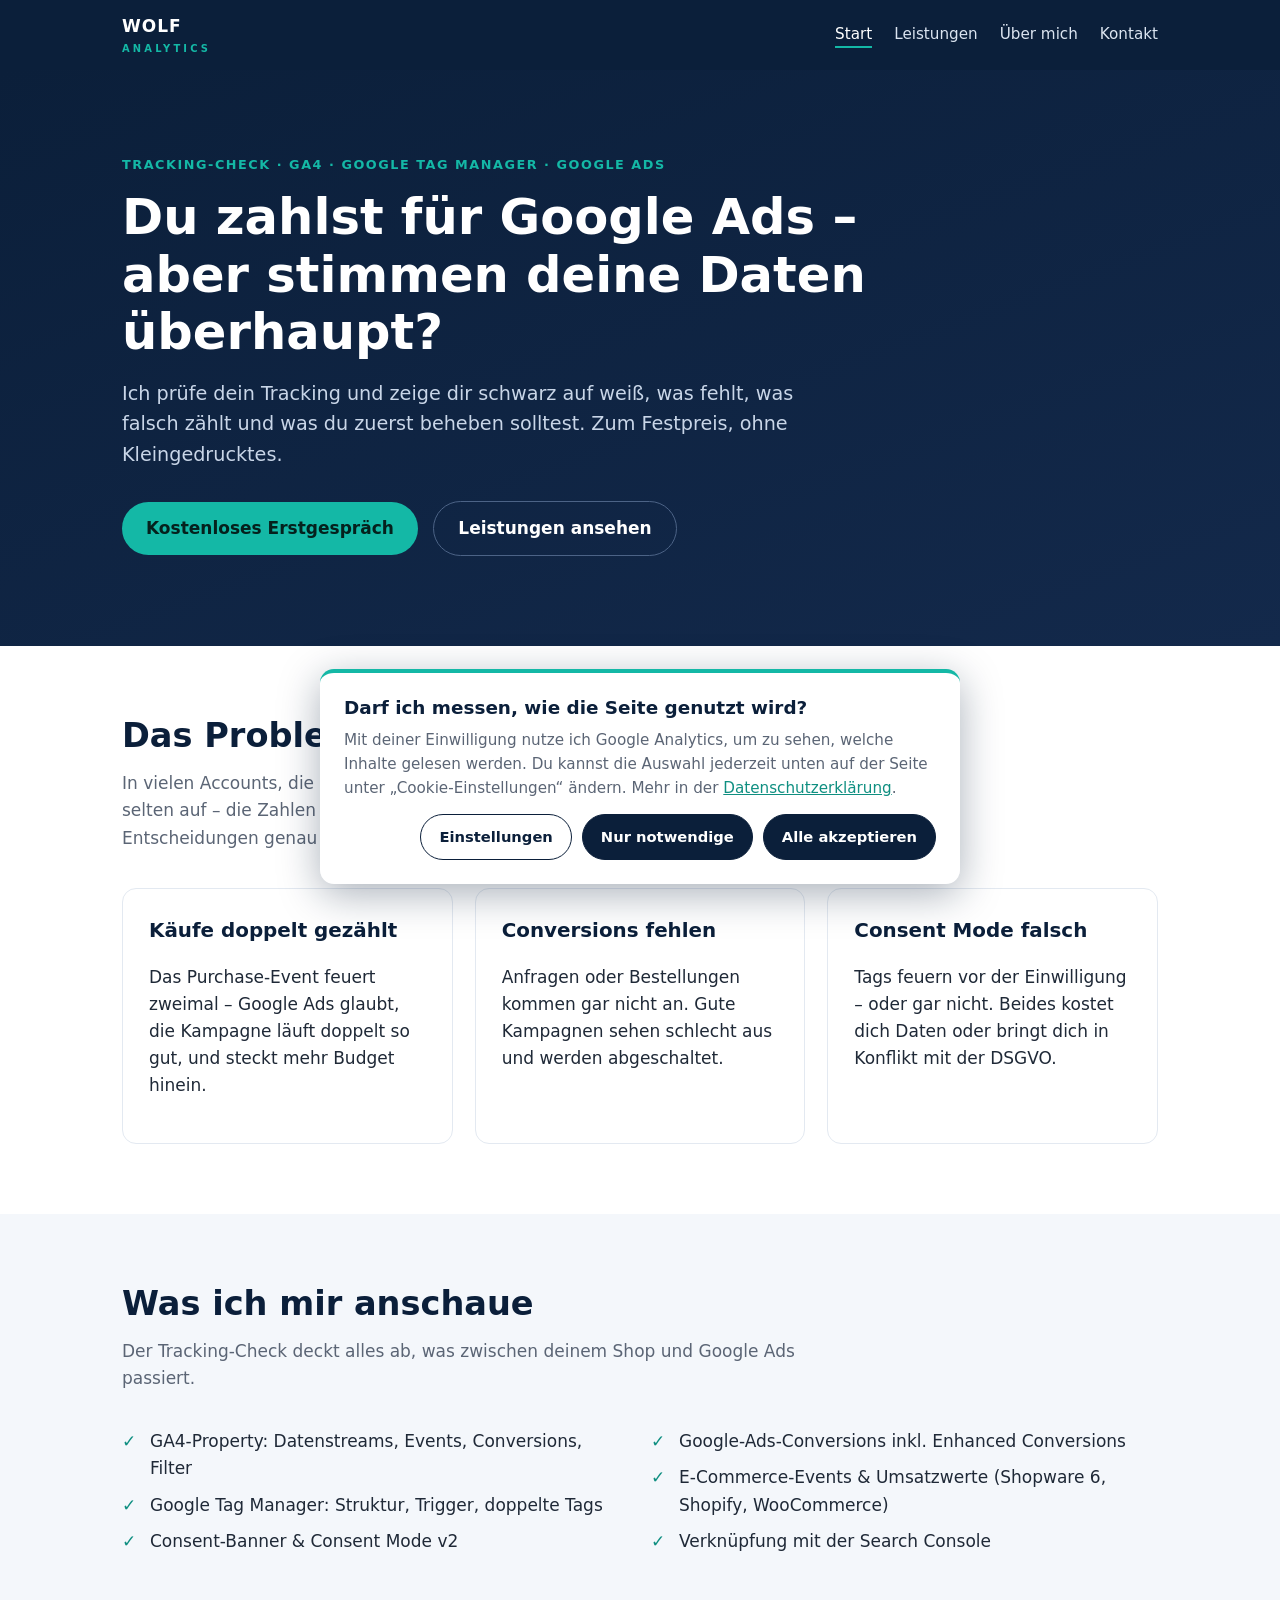
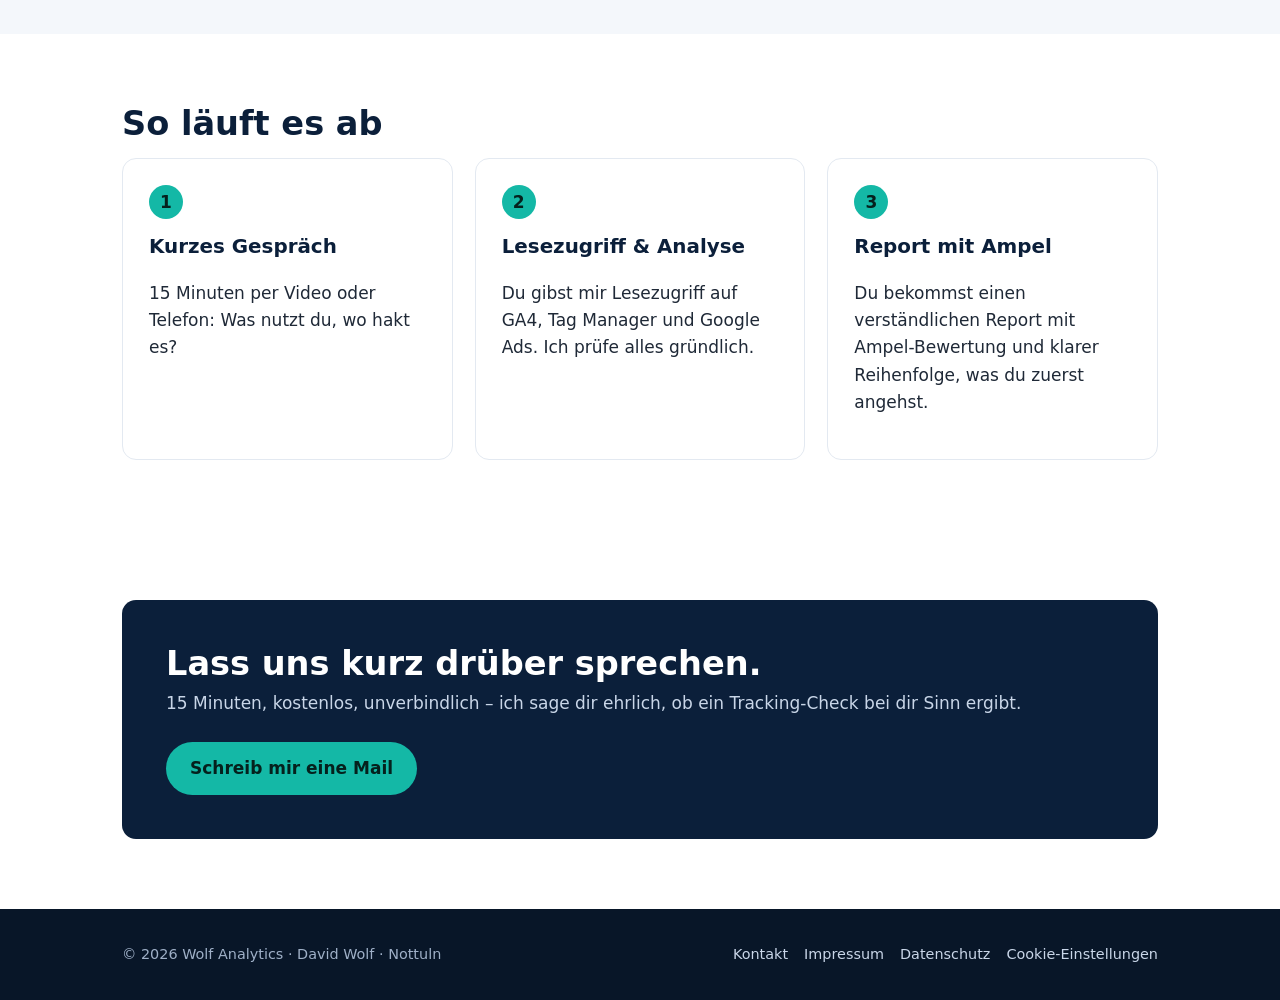
==== index.html @ 1bceaf33 "Einwilligungs-Banner mit Google Consent Mode v2, Datenschutz ergänzt Co-Authored-By: Claude Opus 5.5" ====
<!DOCTYPE html>
<html lang="de">
<head>
<meta charset="utf-8">
<meta name="viewport" content="width=device-width, initial-scale=1">
<title>Wolf Analytics – Tracking-Check für Online-Shops & KMU</title>
<meta name="description" content="Stimmen deine Tracking-Daten? Tracking-Check für GA4, Google Tag Manager, Consent Mode v2 und Google-Ads-Conversions – zum Festpreis.">
<link rel="canonical" href="https://wolfanalytics.de/">
<meta name="robots" content="index, follow">
<meta property="og:type" content="website">
<meta property="og:locale" content="de_DE">
<meta property="og:site_name" content="Wolf Analytics">
<meta property="og:title" content="Wolf Analytics – Tracking-Check für Online-Shops & KMU">
<meta property="og:description" content="Stimmen deine Tracking-Daten? Tracking-Check für GA4, Google Tag Manager, Consent Mode v2 und Google-Ads-Conversions – zum Festpreis.">
<meta property="og:url" content="https://wolfanalytics.de/">
<meta property="og:image" content="https://wolfanalytics.de/img/logo-dunkel.png">
<link rel="icon" href="img/icon.png">
<script type="application/ld+json">
{"@context":"https://schema.org","@type":"ProfessionalService","name":"Wolf Analytics","url":"https://wolfanalytics.de/","logo":"https://wolfanalytics.de/img/icon.png","image":"https://wolfanalytics.de/img/logo-dunkel.png","description":"Tracking-Check für Online-Shops und KMU: GA4, Google Tag Manager, Consent Mode v2 und Google-Ads-Conversion-Tracking zum Festpreis.","email":"david@wolfanalytics.de","founder":{"@type":"Person","name":"David Wolf","sameAs":["https://www.linkedin.com/in/david-wolf-tracking","https://www.malt.de/profile/davidwolf"]},"address":{"@type":"PostalAddress","addressLocality":"Nottuln","postalCode":"48301","addressCountry":"DE"},"areaServed":["DE","AT","CH"],"knowsAbout":["Google Analytics 4","Google Tag Manager","Consent Mode v2","Google Ads Conversion Tracking","Shopware 6","Looker Studio"]}
</script>
<script>
window.dataLayer=window.dataLayer||[];function gtag(){dataLayer.push(arguments);}
gtag('consent','default',{ad_storage:'denied',ad_user_data:'denied',ad_personalization:'denied',analytics_storage:'denied',wait_for_update:500});
</script>
<script src="consent.js" defer></script>
<link rel="stylesheet" href="style.css">
</head>
<body>
<header class="site"><div class="wrap">
  <a class="brand" href="./"><img src="img/logo-dunkel.png" alt="Wolf Analytics" onerror="this.outerHTML='<span>WOLF<small>ANALYTICS</small></span>'"></a>
  <button class="menu-toggle" aria-label="Menü" onclick="document.querySelector('nav.main').classList.toggle('open')">☰</button>
  <nav class="main"><a href="index.html" class="active">Start</a><a href="leistungen.html">Leistungen</a><a href="ueber-mich.html">Über mich</a><a href="kontakt.html">Kontakt</a></nav>
</div></header>
<main>
<section class="hero"><div class="wrap">
  <span class="eyebrow">Tracking-Check · GA4 · Google Tag Manager · Google Ads</span>
  <h1>Du zahlst für Google Ads – aber stimmen deine Daten überhaupt?</h1>
  <p class="lead">Ich prüfe dein Tracking und zeige dir schwarz auf weiß, was fehlt, was falsch zählt und was du zuerst beheben solltest. Zum Festpreis, ohne Kleingedrucktes.</p>
  <a class="btn" href="kontakt.html">Kostenloses Erstgespräch</a>
  <a class="btn ghost" href="leistungen.html">Leistungen ansehen</a>
</div></section>

<section><div class="wrap">
  <h2>Das Problem, das kaum jemand sieht</h2>
  <p class="intro">In vielen Accounts, die ich mir anschaue, ist das Tracking lückenhaft. Das fällt selten auf – die Zahlen sehen ja plausibel aus. Aber Google Ads trifft seine Entscheidungen genau auf Basis dieser Zahlen.</p>
  <div class="grid c3">
    <div class="card"><h3>Käufe doppelt gezählt</h3><p>Das Purchase-Event feuert zweimal – Google Ads glaubt, die Kampagne läuft doppelt so gut, und steckt mehr Budget hinein.</p></div>
    <div class="card"><h3>Conversions fehlen</h3><p>Anfragen oder Bestellungen kommen gar nicht an. Gute Kampagnen sehen schlecht aus und werden abgeschaltet.</p></div>
    <div class="card"><h3>Consent Mode falsch</h3><p>Tags feuern vor der Einwilligung – oder gar nicht. Beides kostet dich Daten oder bringt dich in Konflikt mit der DSGVO.</p></div>
  </div>
</div></section>

<section class="soft"><div class="wrap">
  <h2>Was ich mir anschaue</h2>
  <p class="intro">Der Tracking-Check deckt alles ab, was zwischen deinem Shop und Google Ads passiert.</p>
  <div class="grid c2">
    <ul class="check">
      <li>GA4-Property: Datenstreams, Events, Conversions, Filter</li>
      <li>Google Tag Manager: Struktur, Trigger, doppelte Tags</li>
      <li>Consent-Banner &amp; Consent Mode v2</li>
    </ul>
    <ul class="check">
      <li>Google-Ads-Conversions inkl. Enhanced Conversions</li>
      <li>E-Commerce-Events &amp; Umsatzwerte (Shopware 6, Shopify, WooCommerce)</li>
      <li>Verknüpfung mit der Search Console</li>
    </ul>
  </div>
</div></section>

<section><div class="wrap">
  <h2>So läuft es ab</h2>
  <div class="grid c3">
    <div class="card"><span class="num">1</span><h3>Kurzes Gespräch</h3><p>15 Minuten per Video oder Telefon: Was nutzt du, wo hakt es?</p></div>
    <div class="card"><span class="num">2</span><h3>Lesezugriff &amp; Analyse</h3><p>Du gibst mir Lesezugriff auf GA4, Tag Manager und Google Ads. Ich prüfe alles gründlich.</p></div>
    <div class="card"><span class="num">3</span><h3>Report mit Ampel</h3><p>Du bekommst einen verständlichen Report mit Ampel-Bewertung und klarer Reihenfolge, was du zuerst angehst.</p></div>
  </div>
</div></section>

<section><div class="wrap"><div class="cta-band">
  <div><h2>Lass uns kurz drüber sprechen.</h2><p>15 Minuten, kostenlos, unverbindlich – ich sage dir ehrlich, ob ein Tracking-Check bei dir Sinn ergibt.</p></div>
  <a class="btn" href="mailto:david@wolfanalytics.de?subject=Anfrage%20Tracking-Check">Schreib mir eine Mail</a>
</div></div></section>

</main>
<footer class="site"><div class="wrap">
  <div>© 2026 Wolf Analytics · David Wolf · Nottuln</div>
  <div><a href="kontakt.html">Kontakt</a><a href="impressum.html">Impressum</a><a href="datenschutz.html">Datenschutz</a><button type="button" class="linklike" data-open-consent>Cookie-Einstellungen</button></div>
</div></footer>
</body>
</html>
---- style.css ----
:root{
  --navy:#0B1F3A;
  --navy-2:#13294b;
  --teal:#14B8A6;
  --teal-dark:#0f8f81;
  --text:#1f2937;
  --muted:#5b6575;
  --bg:#ffffff;
  --bg-soft:#f4f7fb;
  --radius:14px;
  --max:1080px;
}
*{box-sizing:border-box}
html{scroll-behavior:smooth}
body{
  margin:0;
  font-family:system-ui,-apple-system,"Segoe UI",Roboto,"Helvetica Neue",Arial,sans-serif;
  color:var(--text);
  background:var(--bg);
  line-height:1.6;
  font-size:17px;
}
a{color:var(--teal-dark)}
img{max-width:100%;height:auto}
.wrap{max-width:var(--max);margin:0 auto;padding:0 22px}

/* Header */
header.site{
  background:var(--navy);
  position:sticky;top:0;z-index:10;
}
header.site .wrap{display:flex;align-items:center;justify-content:space-between;min-height:70px;gap:16px}
.brand{display:flex;align-items:center;text-decoration:none;color:#fff;font-weight:800;letter-spacing:.06em}
.brand img{height:40px;width:auto}
.brand span small{display:block;font-size:.62rem;letter-spacing:.32em;color:var(--teal);font-weight:600}
nav.main{display:flex;gap:22px;flex-wrap:wrap}
nav.main a{color:#dbe4f0;text-decoration:none;font-size:.95rem}
nav.main a:hover,nav.main a.active{color:#fff;border-bottom:2px solid var(--teal)}
.menu-toggle{display:none;background:none;border:1px solid #3b4f6e;color:#fff;border-radius:8px;padding:6px 10px;font-size:1rem}

/* Hero */
.hero{background:linear-gradient(160deg,var(--navy) 0%,var(--navy-2) 100%);color:#fff;padding:80px 0 90px}
.hero h1{font-size:clamp(2rem,4.5vw,3.1rem);line-height:1.15;margin:0 0 18px;max-width:780px}
.hero p.lead{font-size:1.2rem;color:#c9d6e8;max-width:680px;margin:0 0 30px}
.eyebrow{display:inline-block;color:var(--teal);font-weight:700;letter-spacing:.12em;text-transform:uppercase;font-size:.8rem;margin-bottom:14px}

.btn{display:inline-block;background:var(--teal);color:#05211d;font-weight:700;text-decoration:none;padding:13px 24px;border-radius:999px;transition:background .15s}
.btn:hover{background:#2dd4bf}
.btn.ghost{background:transparent;color:#fff;border:1.5px solid #4c6386;margin-left:10px}
.btn.ghost:hover{border-color:var(--teal)}

/* Sections */
section{padding:70px 0}
section.soft{background:var(--bg-soft)}
h2{font-size:clamp(1.6rem,3vw,2.1rem);color:var(--navy);margin:0 0 14px;line-height:1.2}
h3{color:var(--navy);margin:0 0 8px}
.intro{color:var(--muted);max-width:700px;margin:0 0 36px}

.grid{display:grid;gap:22px}
.grid.c3{grid-template-columns:repeat(3,1fr)}
.grid.c2{grid-template-columns:repeat(2,1fr)}
.card{background:#fff;border:1px solid #e3e9f1;border-radius:var(--radius);padding:26px}
.card .num{display:inline-flex;width:34px;height:34px;border-radius:50%;background:var(--teal);color:#05211d;font-weight:800;align-items:center;justify-content:center;margin-bottom:12px}

ul.check{list-style:none;padding:0;margin:0}
ul.check li{padding-left:28px;position:relative;margin-bottom:9px}
ul.check li::before{content:"✓";position:absolute;left:0;color:var(--teal-dark);font-weight:800}

.price{font-size:2rem;font-weight:800;color:var(--navy);margin:6px 0 2px}
.price small{font-size:.9rem;color:var(--muted);font-weight:500}
.card.featured{border:2px solid var(--teal);position:relative}
.badge{position:absolute;top:-12px;left:22px;background:var(--teal);color:#05211d;font-size:.75rem;font-weight:800;padding:3px 10px;border-radius:999px}
.note{font-size:.85rem;color:var(--muted)}

.cta-band{background:var(--navy);color:#fff;border-radius:var(--radius);padding:44px;display:flex;justify-content:space-between;align-items:center;gap:24px;flex-wrap:wrap}
.cta-band h2{color:#fff;margin:0 0 6px}
.cta-band p{margin:0;color:#c9d6e8}

.page-head{background:var(--navy);color:#fff;padding:56px 0 50px}
.page-head h1{margin:0;font-size:clamp(1.8rem,4vw,2.6rem)}
.page-head p{color:#c9d6e8;margin:10px 0 0;max-width:680px}

.legal h2{font-size:1.3rem;margin-top:34px}
.legal h3{font-size:1.05rem;margin-top:22px}

.contact-box{display:flex;gap:18px;align-items:center;margin:14px 0}
.contact-box .ico{width:46px;height:46px;border-radius:12px;background:var(--bg-soft);display:flex;align-items:center;justify-content:center;font-size:1.3rem}

/* Footer */
footer.site{background:#081628;color:#9fb0c7;padding:34px 0;font-size:.9rem}
footer.site .wrap{display:flex;justify-content:space-between;gap:16px;flex-wrap:wrap}
footer.site a{color:#c9d6e8;text-decoration:none;margin-right:16px}
footer.site a:hover{color:#fff}

@media (max-width:820px){
  .grid.c3,.grid.c2{grid-template-columns:1fr}
  .menu-toggle{display:block}
  nav.main{display:none;position:absolute;top:70px;left:0;right:0;background:var(--navy);flex-direction:column;padding:16px 22px;gap:14px}
  nav.main.open{display:flex}
  .btn.ghost{margin:12px 0 0}
  .hero{padding:56px 0 64px}
  .cta-band{padding:30px}
}

/* Einwilligungs-Banner */
.cc-wrap{position:fixed;left:0;right:0;bottom:0;z-index:100;padding:16px;display:flex;justify-content:center;pointer-events:none}
.cc-box{pointer-events:auto;max-width:640px;width:100%;background:#fff;color:var(--text);border-radius:var(--radius);box-shadow:0 10px 40px rgba(11,31,58,.35);padding:24px;border-top:4px solid var(--teal)}
.cc-box h2{font-size:1.15rem;margin:0 0 8px}
.cc-box p{font-size:.95rem;margin:0 0 14px;color:var(--muted)}
.cc-details{margin:0 0 14px;border-top:1px solid #e3e9f1;padding-top:10px}
.cc-row{display:flex;gap:10px;align-items:flex-start;font-size:.92rem;margin:8px 0;cursor:pointer}
.cc-row input{margin-top:4px;accent-color:var(--teal-dark)}
.cc-actions{display:flex;gap:10px;flex-wrap:wrap;justify-content:flex-end}
.cc-btn{font:inherit;font-weight:700;font-size:.92rem;border-radius:999px;padding:10px 18px;cursor:pointer;border:1.5px solid var(--navy)}
.cc-ghost{background:#fff;color:var(--navy)}
.cc-primary{background:var(--navy);color:#fff}
.cc-btn:hover{opacity:.9}
@media (max-width:520px){.cc-actions{flex-direction:column}.cc-btn{width:100%}}
footer.site button.linklike{background:none;border:0;padding:0;font:inherit;color:#c9d6e8;cursor:pointer}
footer.site button.linklike:hover{color:#fff}
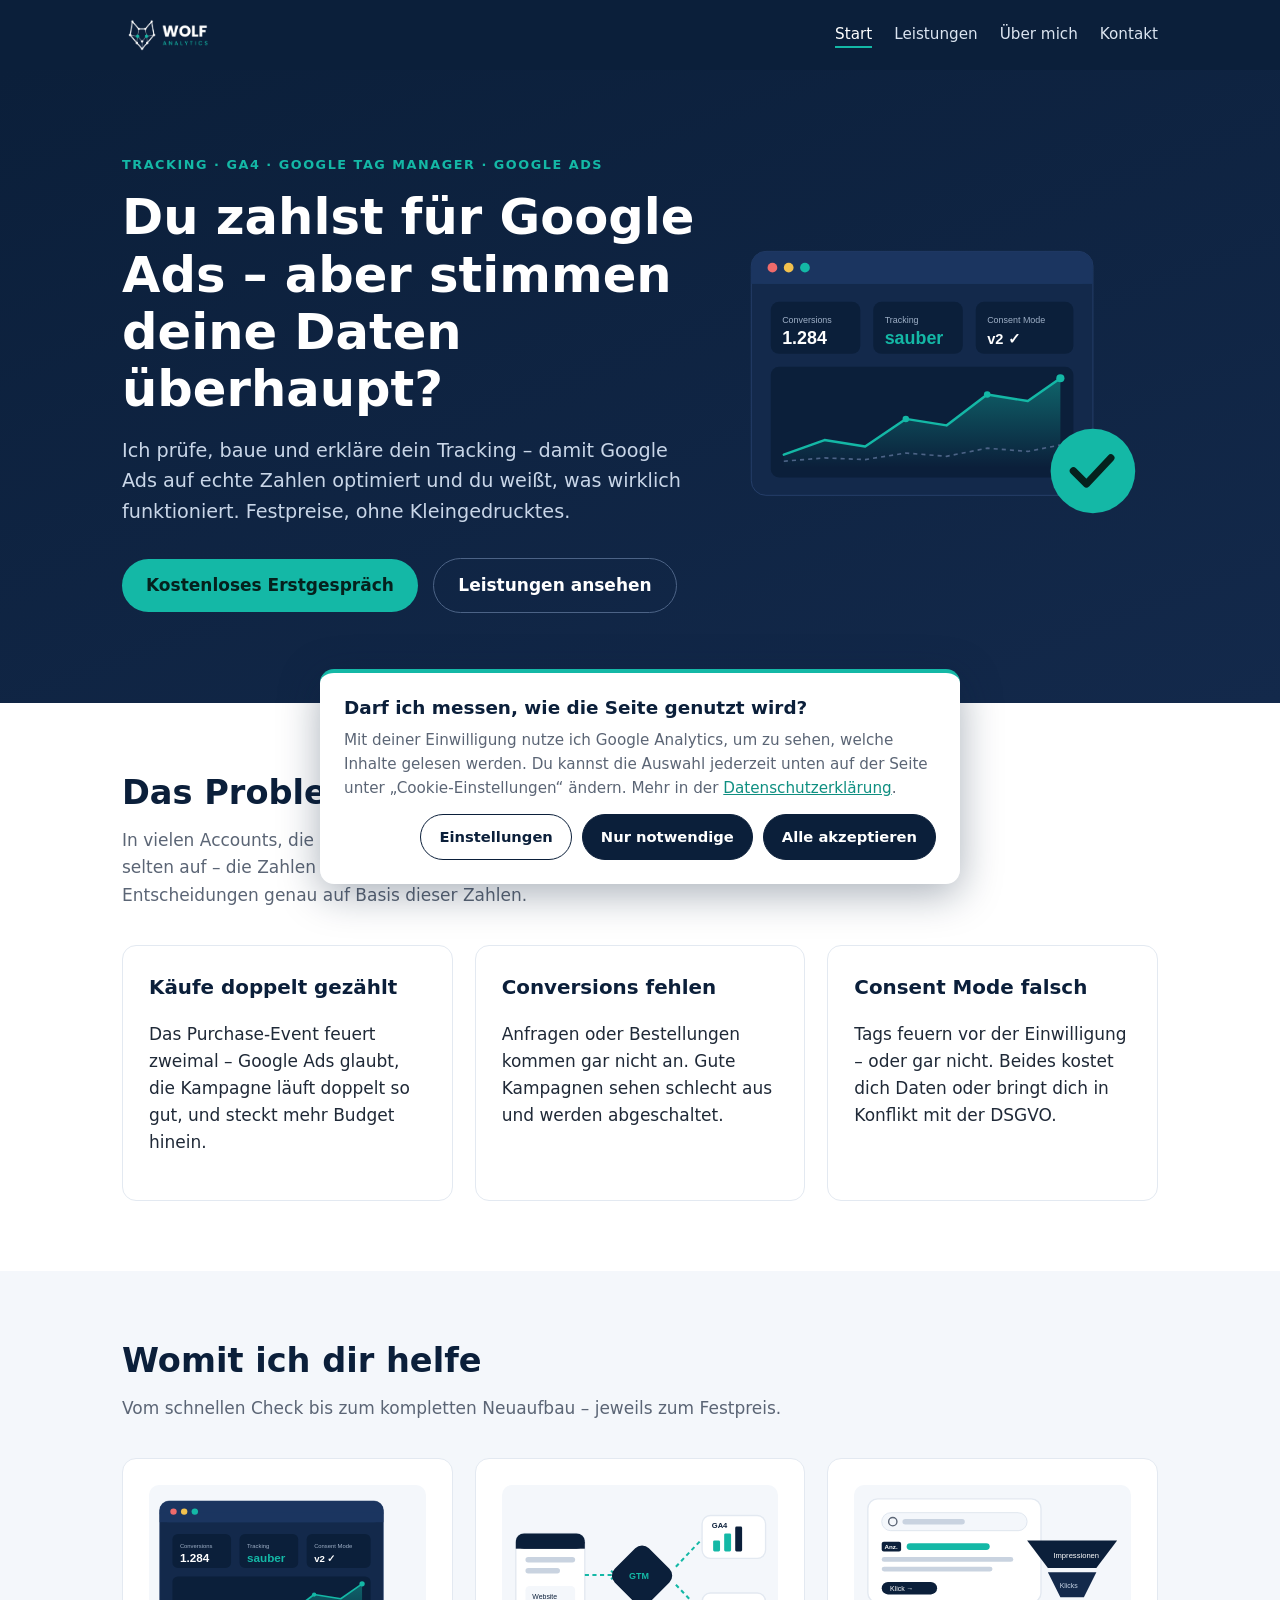
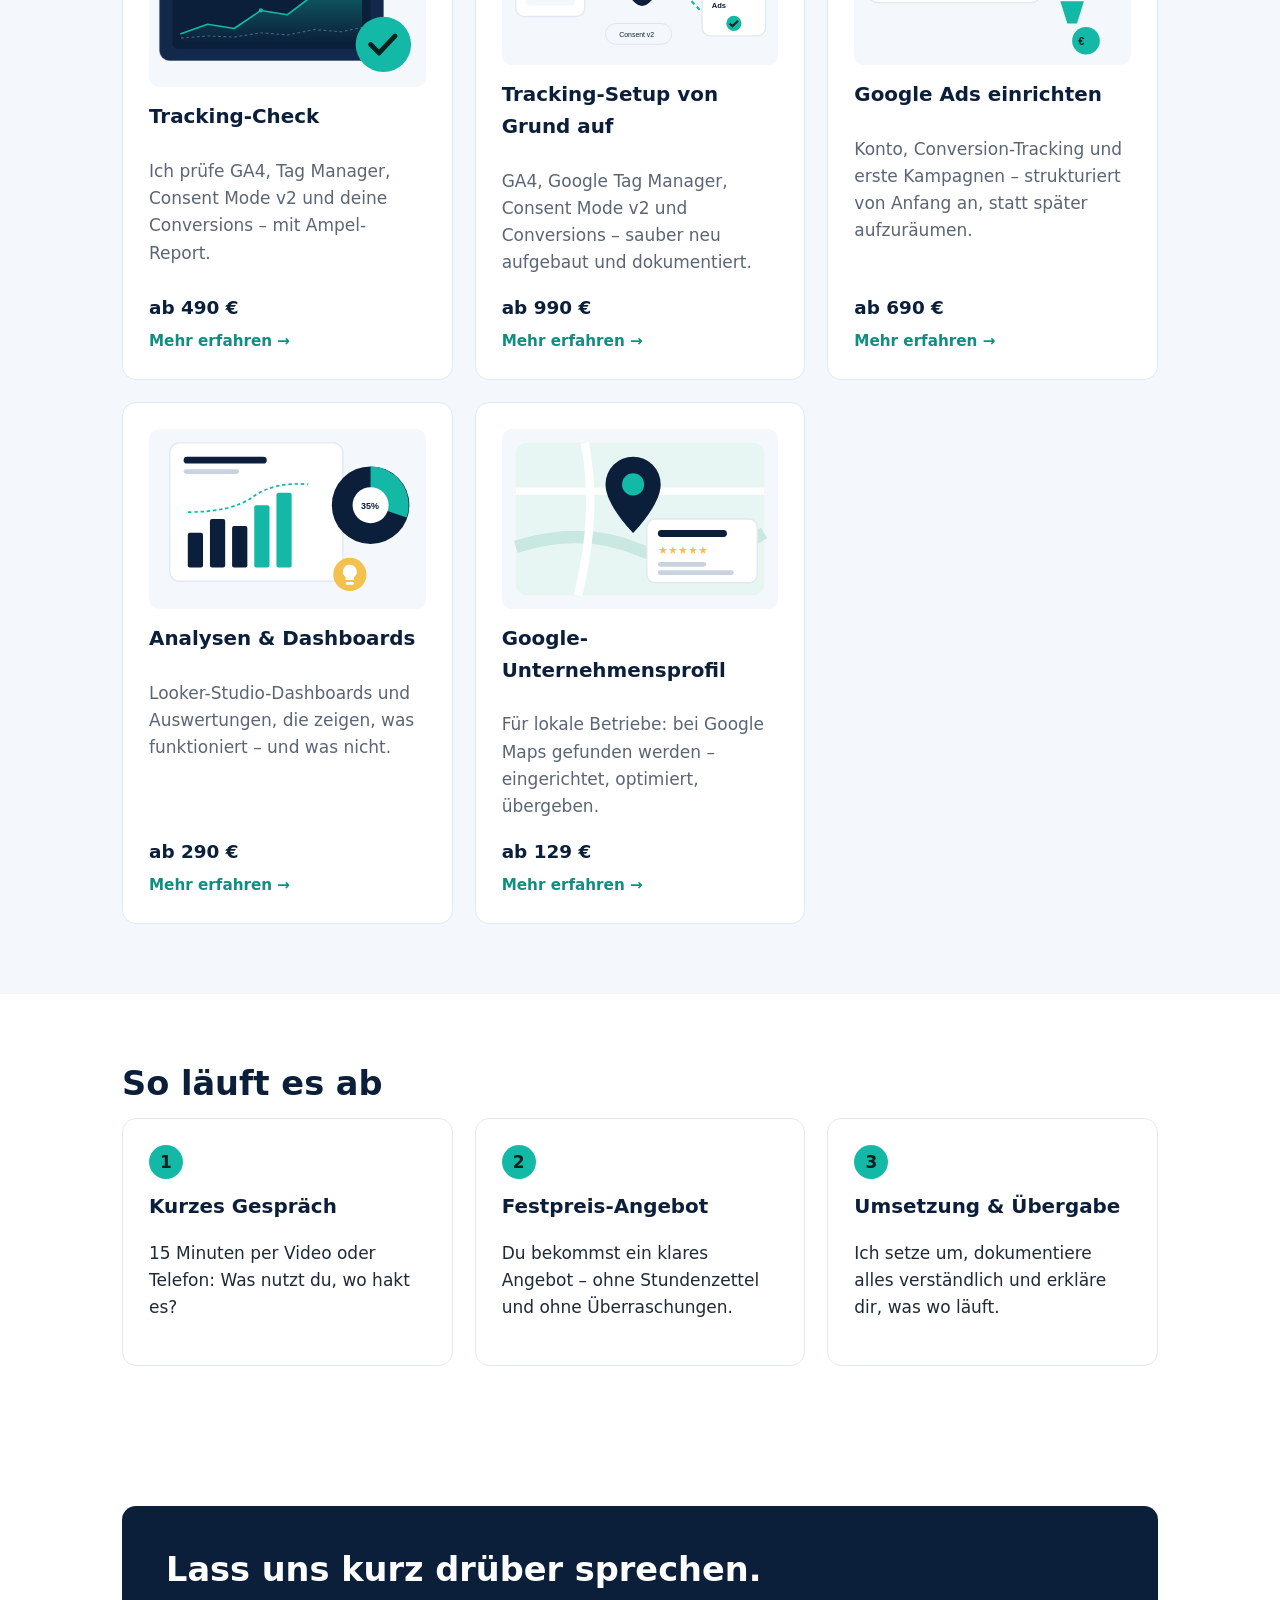
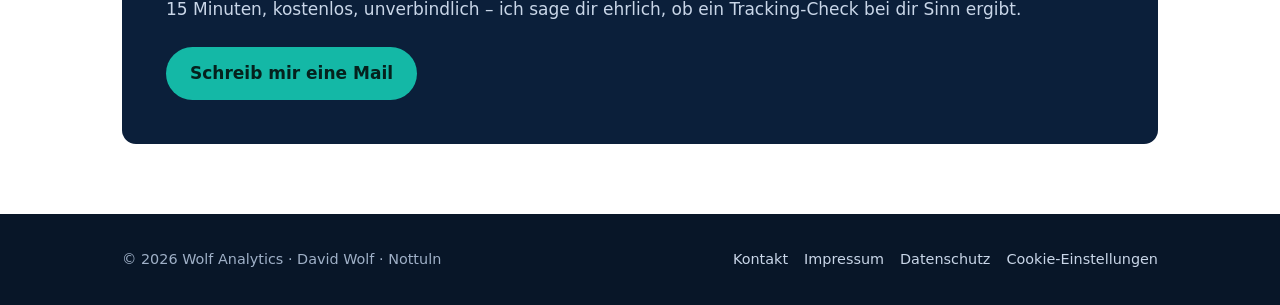
==== commit b10b2778: "Neue Leistungsseiten (Tracking-Setup, Google Ads, Analysen, Unternehmensprofil), SVG-Illustrationen," ====
--- a/index.html
+++ b/index.html
@@ -3,15 +3,15 @@
 <head>
 <meta charset="utf-8">
 <meta name="viewport" content="width=device-width, initial-scale=1">
-<title>Wolf Analytics – Tracking-Check für Online-Shops & KMU</title>
-<meta name="description" content="Stimmen deine Tracking-Daten? Tracking-Check für GA4, Google Tag Manager, Consent Mode v2 und Google-Ads-Conversions – zum Festpreis.">
+<title>Wolf Analytics – Tracking, GA4 & Google Ads für Online-Shops & KMU</title>
+<meta name="description" content="Tracking-Check, Tracking-Setup, Google Ads, Analysen und Google-Unternehmensprofil – saubere Daten für Online-Shops und KMU. Festpreise, aus der Praxis.">
 <link rel="canonical" href="https://wolfanalytics.de/">
 <meta name="robots" content="index, follow">
 <meta property="og:type" content="website">
 <meta property="og:locale" content="de_DE">
 <meta property="og:site_name" content="Wolf Analytics">
-<meta property="og:title" content="Wolf Analytics – Tracking-Check für Online-Shops & KMU">
-<meta property="og:description" content="Stimmen deine Tracking-Daten? Tracking-Check für GA4, Google Tag Manager, Consent Mode v2 und Google-Ads-Conversions – zum Festpreis.">
+<meta property="og:title" content="Wolf Analytics – Tracking, GA4 & Google Ads für Online-Shops & KMU">
+<meta property="og:description" content="Tracking-Check, Tracking-Setup, Google Ads, Analysen und Google-Unternehmensprofil – saubere Daten für Online-Shops und KMU. Festpreise, aus der Praxis.">
 <meta property="og:url" content="https://wolfanalytics.de/">
 <meta property="og:image" content="https://wolfanalytics.de/img/logo-dunkel.png">
 <link rel="icon" href="img/icon.png">
@@ -32,12 +32,15 @@
   <nav class="main"><a href="index.html" class="active">Start</a><a href="leistungen.html">Leistungen</a><a href="ueber-mich.html">Über mich</a><a href="kontakt.html">Kontakt</a></nav>
 </div></header>
 <main>
-<section class="hero"><div class="wrap">
-  <span class="eyebrow">Tracking-Check · GA4 · Google Tag Manager · Google Ads</span>
-  <h1>Du zahlst für Google Ads – aber stimmen deine Daten überhaupt?</h1>
-  <p class="lead">Ich prüfe dein Tracking und zeige dir schwarz auf weiß, was fehlt, was falsch zählt und was du zuerst beheben solltest. Zum Festpreis, ohne Kleingedrucktes.</p>
-  <a class="btn" href="kontakt.html">Kostenloses Erstgespräch</a>
-  <a class="btn ghost" href="leistungen.html">Leistungen ansehen</a>
+<section class="hero"><div class="wrap hero-grid">
+  <div>
+    <span class="eyebrow">Tracking · GA4 · Google Tag Manager · Google Ads</span>
+    <h1>Du zahlst für Google Ads – aber stimmen deine Daten überhaupt?</h1>
+    <p class="lead">Ich prüfe, baue und erkläre dein Tracking – damit Google Ads auf echte Zahlen optimiert und du weißt, was wirklich funktioniert. Festpreise, ohne Kleingedrucktes.</p>
+    <a class="btn" href="kontakt.html">Kostenloses Erstgespräch</a>
+    <a class="btn ghost" href="leistungen.html">Leistungen ansehen</a>
+  </div>
+  <img class="hero-img" src="img/illu/hero-dashboard.svg" alt="Illustration: Dashboard mit sauberen Tracking-Daten" width="520" height="380">
 </div></section>
 
 <section><div class="wrap">
@@ -51,28 +54,17 @@
 </div></section>
 
 <section class="soft"><div class="wrap">
-  <h2>Was ich mir anschaue</h2>
-  <p class="intro">Der Tracking-Check deckt alles ab, was zwischen deinem Shop und Google Ads passiert.</p>
-  <div class="grid c2">
-    <ul class="check">
-      <li>GA4-Property: Datenstreams, Events, Conversions, Filter</li>
-      <li>Google Tag Manager: Struktur, Trigger, doppelte Tags</li>
-      <li>Consent-Banner &amp; Consent Mode v2</li>
-    </ul>
-    <ul class="check">
-      <li>Google-Ads-Conversions inkl. Enhanced Conversions</li>
-      <li>E-Commerce-Events &amp; Umsatzwerte (Shopware 6, Shopify, WooCommerce)</li>
-      <li>Verknüpfung mit der Search Console</li>
-    </ul>
-  </div>
+  <h2>Womit ich dir helfe</h2>
+  <p class="intro">Vom schnellen Check bis zum kompletten Neuaufbau – jeweils zum Festpreis.</p>
+  <div class="grid c3 svc-grid"><a class="card svc" href="leistungen.html#tracking-check"><img src="img/illu/hero-dashboard.svg" alt="" loading="lazy" width="400" height="260"><h3>Tracking-Check</h3><p>Ich prüfe GA4, Tag Manager, Consent Mode v2 und deine Conversions – mit Ampel-Report.</p><span class="svc-price">ab 490 €</span><span class="svc-more">Mehr erfahren →</span></a><a class="card svc" href="tracking-setup.html"><img src="img/illu/tracking.svg" alt="" loading="lazy" width="400" height="260"><h3>Tracking-Setup von Grund auf</h3><p>GA4, Google Tag Manager, Consent Mode v2 und Conversions – sauber neu aufgebaut und dokumentiert.</p><span class="svc-price">ab 990 €</span><span class="svc-more">Mehr erfahren →</span></a><a class="card svc" href="google-ads.html"><img src="img/illu/ads.svg" alt="" loading="lazy" width="400" height="260"><h3>Google Ads einrichten</h3><p>Konto, Conversion-Tracking und erste Kampagnen – strukturiert von Anfang an, statt später aufzuräumen.</p><span class="svc-price">ab 690 €</span><span class="svc-more">Mehr erfahren →</span></a><a class="card svc" href="analysen.html"><img src="img/illu/analysen.svg" alt="" loading="lazy" width="400" height="260"><h3>Analysen & Dashboards</h3><p>Looker-Studio-Dashboards und Auswertungen, die zeigen, was funktioniert – und was nicht.</p><span class="svc-price">ab 290 €</span><span class="svc-more">Mehr erfahren →</span></a><a class="card svc" href="google-unternehmensprofil.html"><img src="img/illu/profil.svg" alt="" loading="lazy" width="400" height="260"><h3>Google-Unternehmensprofil</h3><p>Für lokale Betriebe: bei Google Maps gefunden werden – eingerichtet, optimiert, übergeben.</p><span class="svc-price">ab 129 €</span><span class="svc-more">Mehr erfahren →</span></a></div>
 </div></section>
 
 <section><div class="wrap">
   <h2>So läuft es ab</h2>
   <div class="grid c3">
     <div class="card"><span class="num">1</span><h3>Kurzes Gespräch</h3><p>15 Minuten per Video oder Telefon: Was nutzt du, wo hakt es?</p></div>
-    <div class="card"><span class="num">2</span><h3>Lesezugriff &amp; Analyse</h3><p>Du gibst mir Lesezugriff auf GA4, Tag Manager und Google Ads. Ich prüfe alles gründlich.</p></div>
-    <div class="card"><span class="num">3</span><h3>Report mit Ampel</h3><p>Du bekommst einen verständlichen Report mit Ampel-Bewertung und klarer Reihenfolge, was du zuerst angehst.</p></div>
+    <div class="card"><span class="num">2</span><h3>Festpreis-Angebot</h3><p>Du bekommst ein klares Angebot – ohne Stundenzettel und ohne Überraschungen.</p></div>
+    <div class="card"><span class="num">3</span><h3>Umsetzung &amp; Übergabe</h3><p>Ich setze um, dokumentiere alles verständlich und erkläre dir, was wo läuft.</p></div>
   </div>
 </div></section>
 
--- a/style.css
+++ b/style.css
@@ -118,3 +118,22 @@
 @media (max-width:520px){.cc-actions{flex-direction:column}.cc-btn{width:100%}}
 footer.site button.linklike{background:none;border:0;padding:0;font:inherit;color:#c9d6e8;cursor:pointer}
 footer.site button.linklike:hover{color:#fff}
+
+/* Erweiterung: Illustrationen & Leistungsseiten */
+.hero-grid{display:grid;grid-template-columns:1.15fr .85fr;gap:40px;align-items:center}
+.hero-img{width:100%;height:auto;max-width:520px;justify-self:end}
+.page-head .hero-img{max-width:400px;background:#fff;border-radius:var(--radius);padding:10px}
+.split{display:grid;grid-template-columns:1fr 1fr;gap:40px;align-items:center}
+.split img{width:100%;height:auto}
+.svc{display:flex;flex-direction:column;text-decoration:none;color:inherit;transition:transform .15s,box-shadow .15s}
+.svc:hover{transform:translateY(-3px);box-shadow:0 10px 30px rgba(11,31,58,.12)}
+.svc img{width:100%;height:auto;border-radius:10px;background:#f4f7fb;margin-bottom:14px}
+.svc p{color:var(--muted);flex:1}
+.svc-price{font-weight:800;color:var(--navy);font-size:1.15rem}
+.svc-more{color:var(--teal-dark);font-weight:700;margin-top:6px;font-size:.95rem}
+.eyebrow.dark{color:var(--teal-dark)}
+.narrow{max-width:780px}
+details.faq{border:1px solid #e3e9f1;border-radius:12px;padding:14px 18px;margin:10px 0;background:#fff}
+details.faq summary{cursor:pointer;font-weight:700;color:var(--navy)}
+details.faq p{margin:10px 0 0;color:var(--muted)}
+@media (max-width:820px){.hero-grid,.split{grid-template-columns:1fr}.hero-img{justify-self:start}}
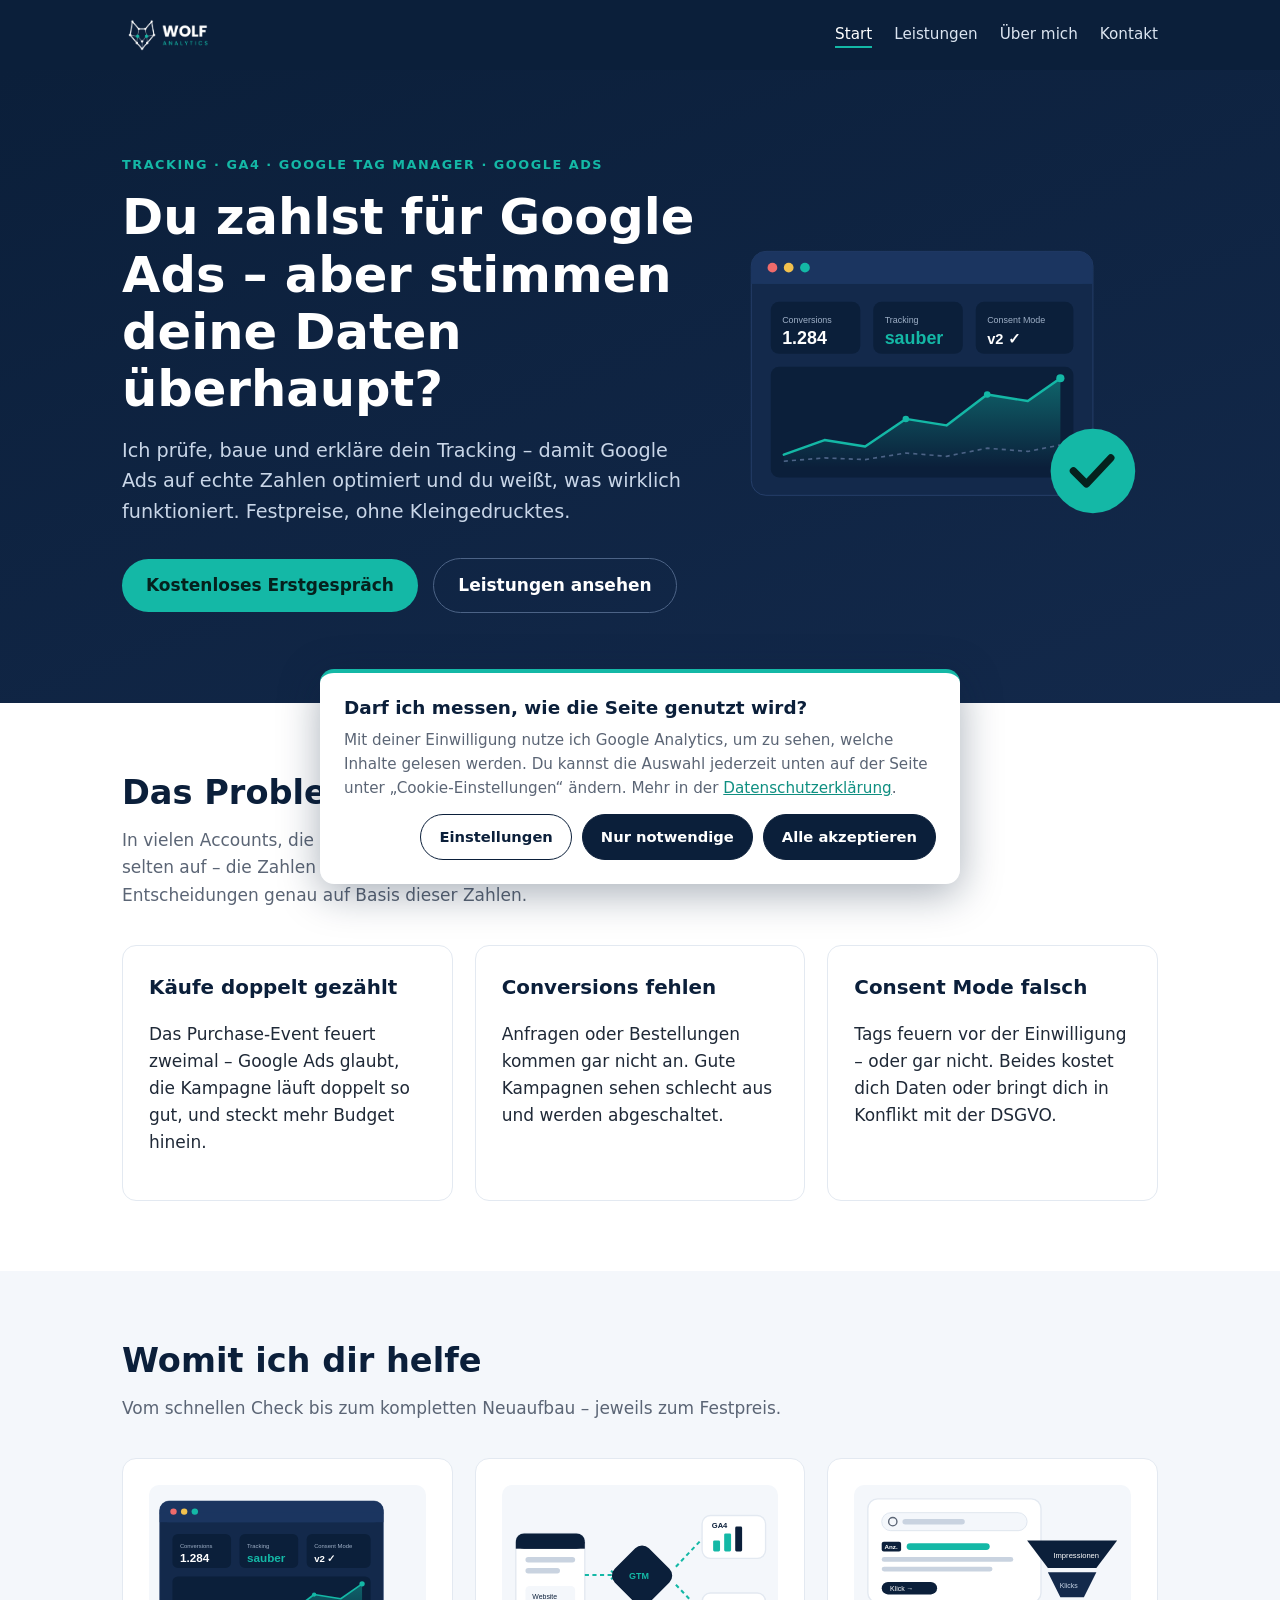
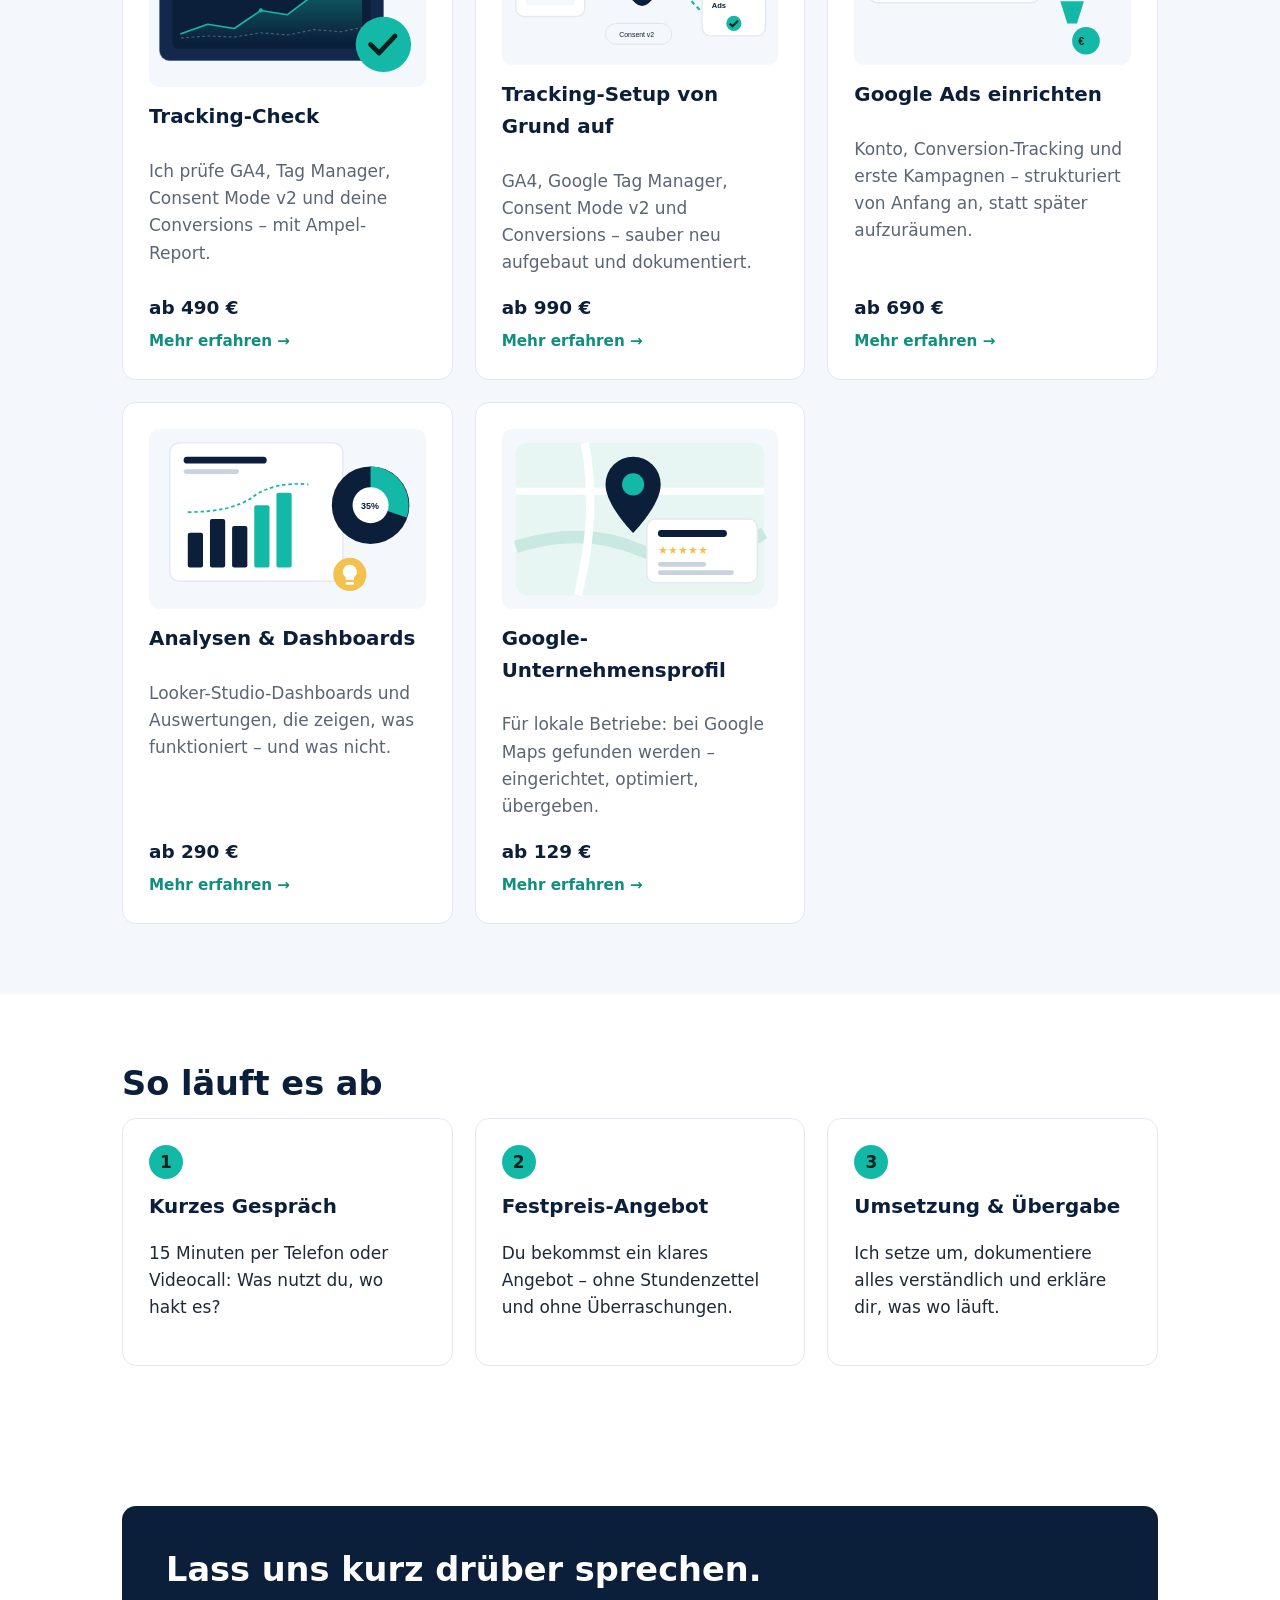
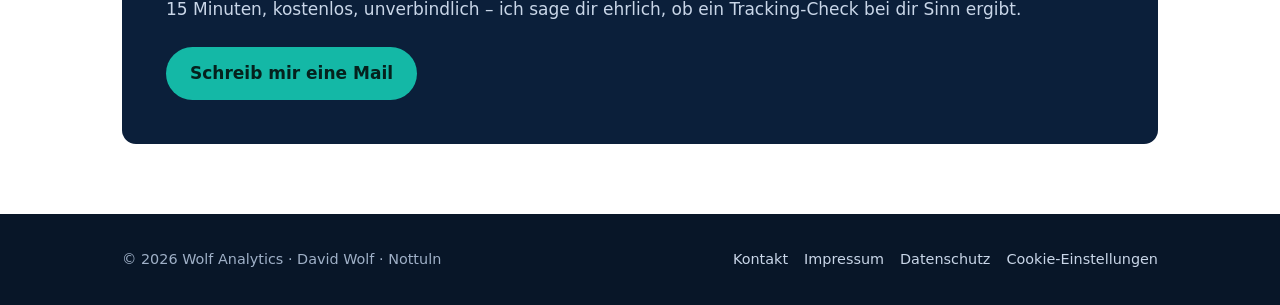
==== commit 2ed9b199: "Formulierung: Einweisung/Erstgespräch per Telefon oder Videocall Co-Authored-By: Claude Opus 5.5 <no" ====
--- a/index.html
+++ b/index.html
@@ -62,7 +62,7 @@
 <section><div class="wrap">
   <h2>So läuft es ab</h2>
   <div class="grid c3">
-    <div class="card"><span class="num">1</span><h3>Kurzes Gespräch</h3><p>15 Minuten per Video oder Telefon: Was nutzt du, wo hakt es?</p></div>
+    <div class="card"><span class="num">1</span><h3>Kurzes Gespräch</h3><p>15 Minuten per Telefon oder Videocall: Was nutzt du, wo hakt es?</p></div>
     <div class="card"><span class="num">2</span><h3>Festpreis-Angebot</h3><p>Du bekommst ein klares Angebot – ohne Stundenzettel und ohne Überraschungen.</p></div>
     <div class="card"><span class="num">3</span><h3>Umsetzung &amp; Übergabe</h3><p>Ich setze um, dokumentiere alles verständlich und erkläre dir, was wo läuft.</p></div>
   </div>
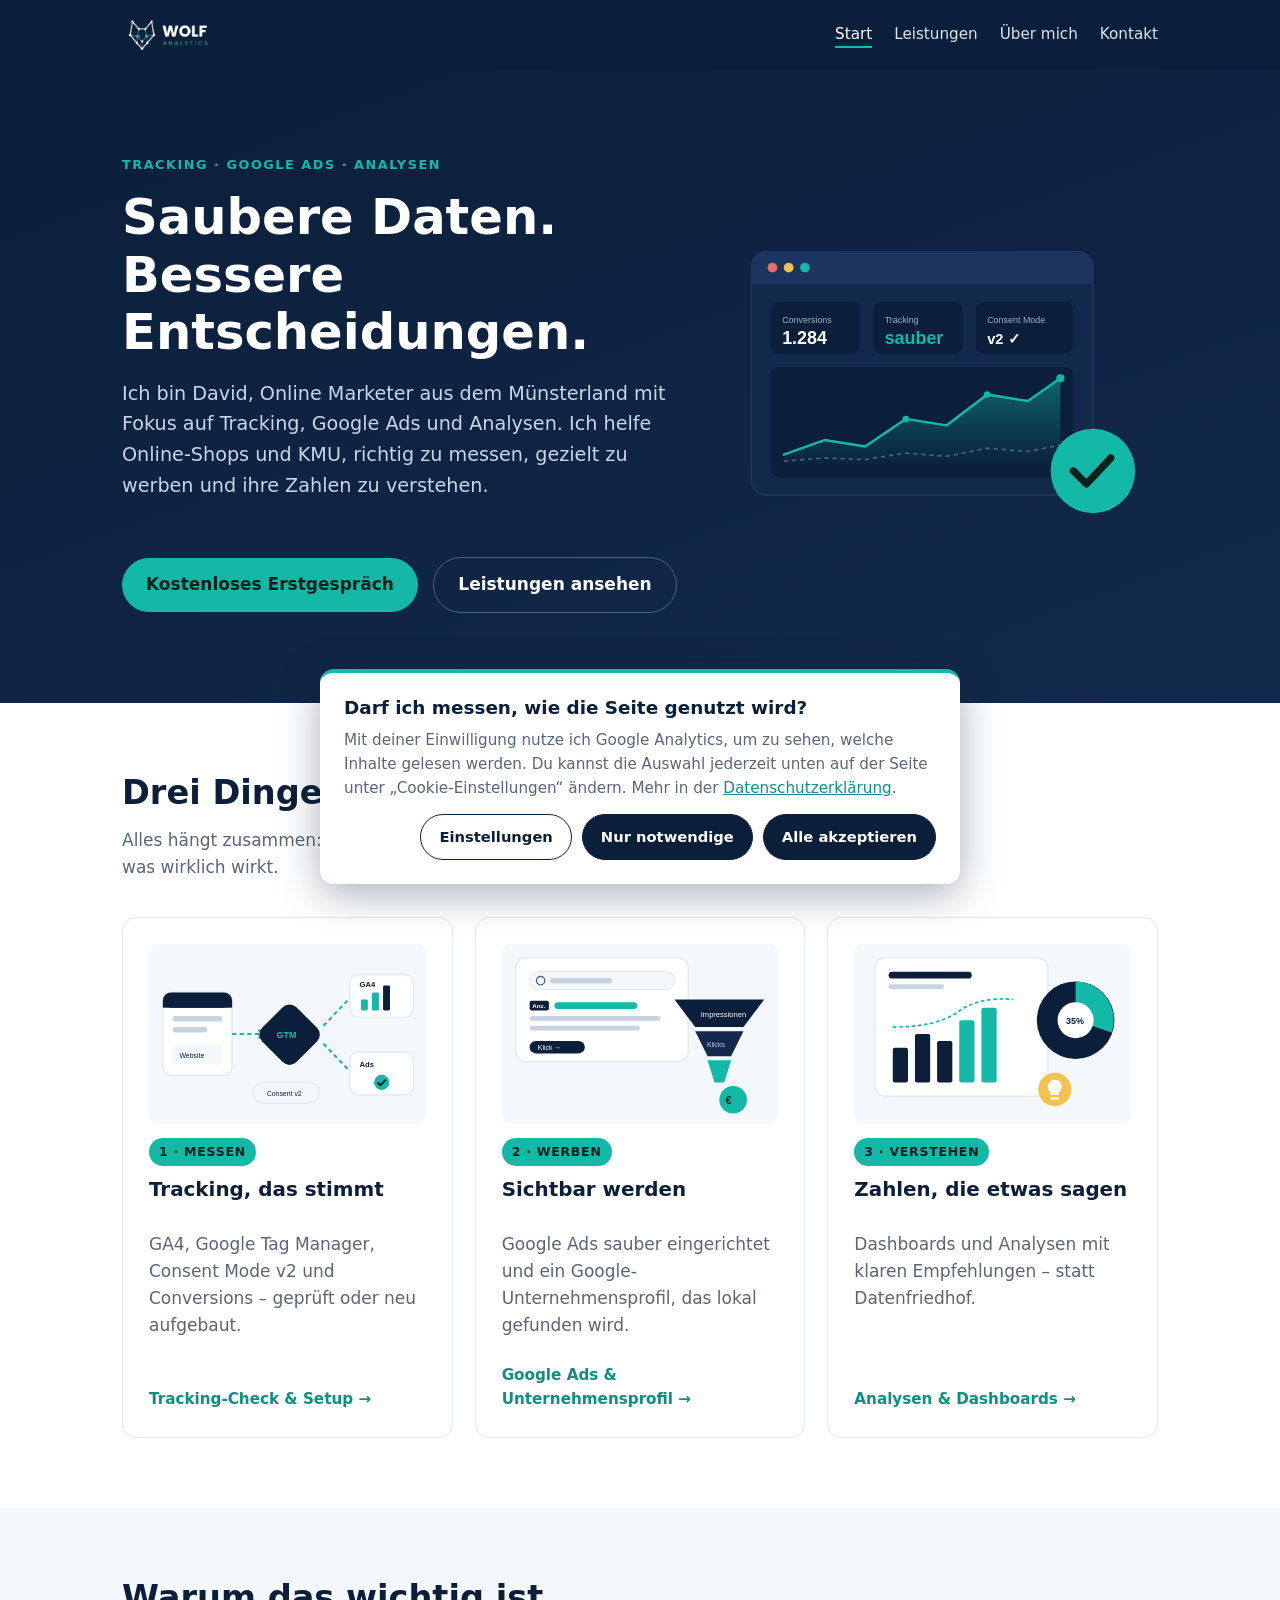
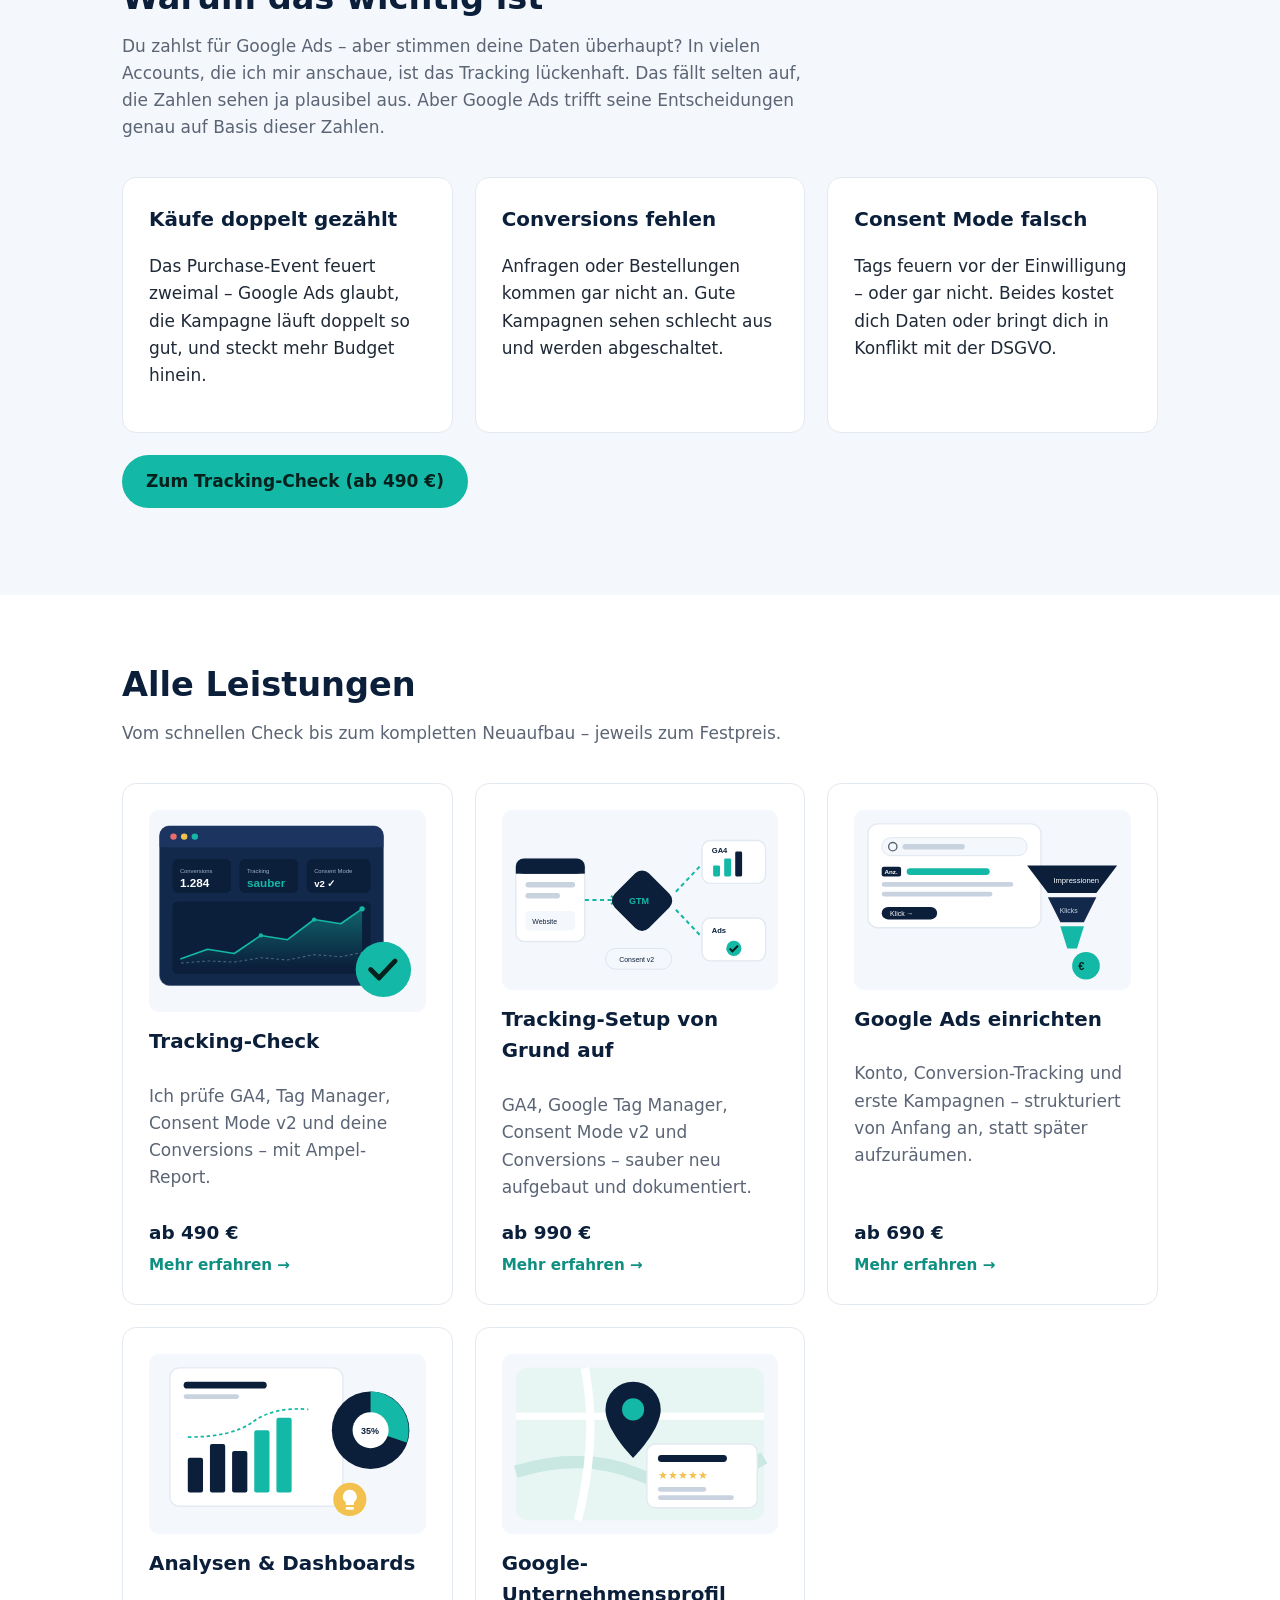
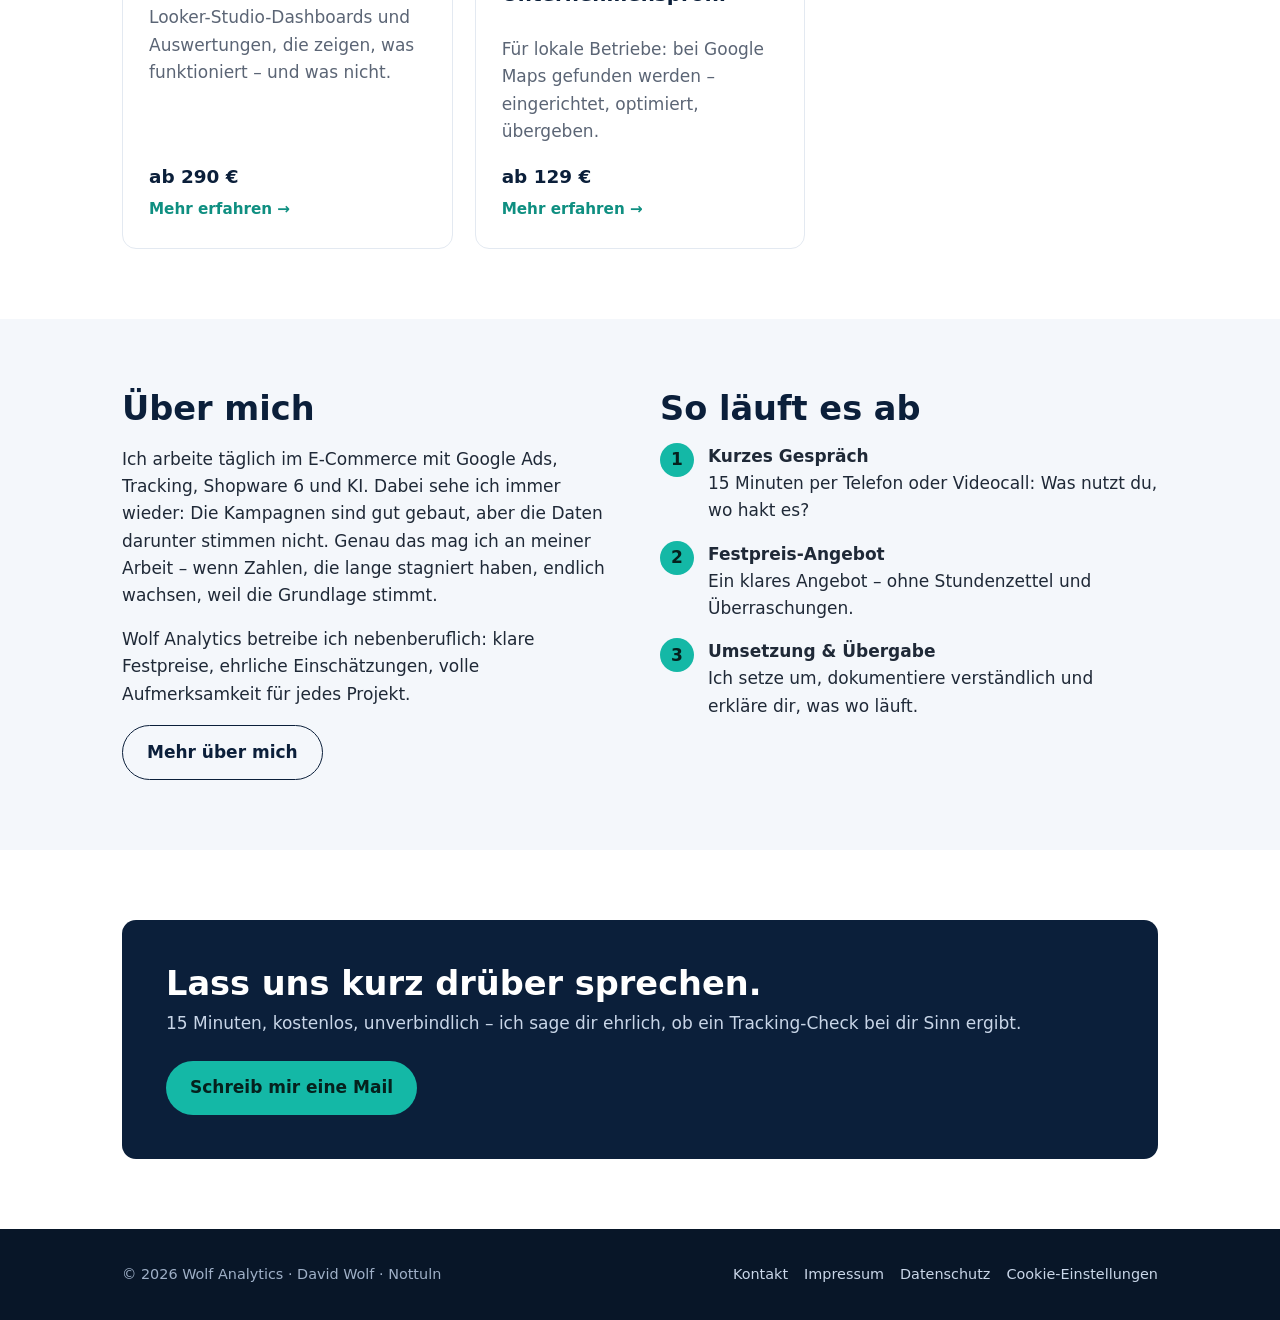
==== commit e8ed0f1b: "Startseite neu (Variante C): Wer & Was zuerst, drei Säulen, Über-mich-Teaser Co-Authored-By: Claude " ====
--- a/index.html
+++ b/index.html
@@ -3,15 +3,15 @@
 <head>
 <meta charset="utf-8">
 <meta name="viewport" content="width=device-width, initial-scale=1">
-<title>Wolf Analytics – Tracking, GA4 & Google Ads für Online-Shops & KMU</title>
-<meta name="description" content="Tracking-Check, Tracking-Setup, Google Ads, Analysen und Google-Unternehmensprofil – saubere Daten für Online-Shops und KMU. Festpreise, aus der Praxis.">
+<title>Wolf Analytics – Saubere Daten. Bessere Entscheidungen. | Tracking, Google Ads & Analysen</title>
+<meta name="description" content="David Wolf, Online Marketer aus dem Münsterland: Tracking-Check und -Setup, Google Ads, Analysen und Google-Unternehmensprofil für Online-Shops und KMU – zum Festpreis.">
 <link rel="canonical" href="https://wolfanalytics.de/">
 <meta name="robots" content="index, follow">
 <meta property="og:type" content="website">
 <meta property="og:locale" content="de_DE">
 <meta property="og:site_name" content="Wolf Analytics">
-<meta property="og:title" content="Wolf Analytics – Tracking, GA4 & Google Ads für Online-Shops & KMU">
-<meta property="og:description" content="Tracking-Check, Tracking-Setup, Google Ads, Analysen und Google-Unternehmensprofil – saubere Daten für Online-Shops und KMU. Festpreise, aus der Praxis.">
+<meta property="og:title" content="Wolf Analytics – Saubere Daten. Bessere Entscheidungen. | Tracking, Google Ads & Analysen">
+<meta property="og:description" content="David Wolf, Online Marketer aus dem Münsterland: Tracking-Check und -Setup, Google Ads, Analysen und Google-Unternehmensprofil für Online-Shops und KMU – zum Festpreis.">
 <meta property="og:url" content="https://wolfanalytics.de/">
 <meta property="og:image" content="https://wolfanalytics.de/img/logo-dunkel.png">
 <link rel="icon" href="img/icon.png">
@@ -34,9 +34,12 @@
 <main>
 <section class="hero"><div class="wrap hero-grid">
   <div>
-    <span class="eyebrow">Tracking · GA4 · Google Tag Manager · Google Ads</span>
-    <h1>Du zahlst für Google Ads – aber stimmen deine Daten überhaupt?</h1>
-    <p class="lead">Ich prüfe, baue und erkläre dein Tracking – damit Google Ads auf echte Zahlen optimiert und du weißt, was wirklich funktioniert. Festpreise, ohne Kleingedrucktes.</p>
+    <span class="eyebrow">Tracking · Google Ads · Analysen</span>
+    <h1>Saubere Daten.<br>Bessere Entscheidungen.</h1>
+    <div class="intro-me">
+      <img src="img/david.jpg" alt="David Wolf" width="64" height="64" onerror="this.remove()">
+      <p class="lead">Ich bin David, Online Marketer aus dem Münsterland mit Fokus auf Tracking, Google Ads und Analysen. Ich helfe Online-Shops und KMU, richtig zu messen, gezielt zu werben und ihre Zahlen zu verstehen.</p>
+    </div>
     <a class="btn" href="kontakt.html">Kostenloses Erstgespräch</a>
     <a class="btn ghost" href="leistungen.html">Leistungen ansehen</a>
   </div>
@@ -44,27 +47,46 @@
 </div></section>
 
 <section><div class="wrap">
-  <h2>Das Problem, das kaum jemand sieht</h2>
-  <p class="intro">In vielen Accounts, die ich mir anschaue, ist das Tracking lückenhaft. Das fällt selten auf – die Zahlen sehen ja plausibel aus. Aber Google Ads trifft seine Entscheidungen genau auf Basis dieser Zahlen.</p>
+  <h2>Drei Dinge, bei denen ich dir helfe</h2>
+  <p class="intro">Alles hängt zusammen: Wer sauber misst, kann gezielt werben – und versteht, was wirklich wirkt.</p>
+  <div class="grid c3 pillars">
+    <a class="card pillar" href="tracking-setup.html"><img src="img/illu/tracking.svg" alt="" loading="lazy" width="400" height="260"><span class="pill-tag">1 · Messen</span><h3>Tracking, das stimmt</h3><p>GA4, Google Tag Manager, Consent Mode v2 und Conversions – geprüft oder neu aufgebaut.</p><span class="svc-more">Tracking-Check &amp; Setup →</span></a>
+    <a class="card pillar" href="google-ads.html"><img src="img/illu/ads.svg" alt="" loading="lazy" width="400" height="260"><span class="pill-tag">2 · Werben</span><h3>Sichtbar werden</h3><p>Google Ads sauber eingerichtet und ein Google-Unternehmensprofil, das lokal gefunden wird.</p><span class="svc-more">Google Ads &amp; Unternehmensprofil →</span></a>
+    <a class="card pillar" href="analysen.html"><img src="img/illu/analysen.svg" alt="" loading="lazy" width="400" height="260"><span class="pill-tag">3 · Verstehen</span><h3>Zahlen, die etwas sagen</h3><p>Dashboards und Analysen mit klaren Empfehlungen – statt Datenfriedhof.</p><span class="svc-more">Analysen &amp; Dashboards →</span></a>
+  </div>
+</div></section>
+
+<section class="soft"><div class="wrap">
+  <h2>Warum das wichtig ist</h2>
+  <p class="intro">Du zahlst für Google Ads – aber stimmen deine Daten überhaupt? In vielen Accounts, die ich mir anschaue, ist das Tracking lückenhaft. Das fällt selten auf, die Zahlen sehen ja plausibel aus. Aber Google Ads trifft seine Entscheidungen genau auf Basis dieser Zahlen.</p>
   <div class="grid c3">
     <div class="card"><h3>Käufe doppelt gezählt</h3><p>Das Purchase-Event feuert zweimal – Google Ads glaubt, die Kampagne läuft doppelt so gut, und steckt mehr Budget hinein.</p></div>
     <div class="card"><h3>Conversions fehlen</h3><p>Anfragen oder Bestellungen kommen gar nicht an. Gute Kampagnen sehen schlecht aus und werden abgeschaltet.</p></div>
     <div class="card"><h3>Consent Mode falsch</h3><p>Tags feuern vor der Einwilligung – oder gar nicht. Beides kostet dich Daten oder bringt dich in Konflikt mit der DSGVO.</p></div>
   </div>
+  <p style="margin-top:22px"><a class="btn" href="leistungen.html#tracking-check">Zum Tracking-Check (ab 490 €)</a></p>
 </div></section>
 
-<section class="soft"><div class="wrap">
-  <h2>Womit ich dir helfe</h2>
+<section><div class="wrap">
+  <h2>Alle Leistungen</h2>
   <p class="intro">Vom schnellen Check bis zum kompletten Neuaufbau – jeweils zum Festpreis.</p>
   <div class="grid c3 svc-grid"><a class="card svc" href="leistungen.html#tracking-check"><img src="img/illu/hero-dashboard.svg" alt="" loading="lazy" width="400" height="260"><h3>Tracking-Check</h3><p>Ich prüfe GA4, Tag Manager, Consent Mode v2 und deine Conversions – mit Ampel-Report.</p><span class="svc-price">ab 490 €</span><span class="svc-more">Mehr erfahren →</span></a><a class="card svc" href="tracking-setup.html"><img src="img/illu/tracking.svg" alt="" loading="lazy" width="400" height="260"><h3>Tracking-Setup von Grund auf</h3><p>GA4, Google Tag Manager, Consent Mode v2 und Conversions – sauber neu aufgebaut und dokumentiert.</p><span class="svc-price">ab 990 €</span><span class="svc-more">Mehr erfahren →</span></a><a class="card svc" href="google-ads.html"><img src="img/illu/ads.svg" alt="" loading="lazy" width="400" height="260"><h3>Google Ads einrichten</h3><p>Konto, Conversion-Tracking und erste Kampagnen – strukturiert von Anfang an, statt später aufzuräumen.</p><span class="svc-price">ab 690 €</span><span class="svc-more">Mehr erfahren →</span></a><a class="card svc" href="analysen.html"><img src="img/illu/analysen.svg" alt="" loading="lazy" width="400" height="260"><h3>Analysen & Dashboards</h3><p>Looker-Studio-Dashboards und Auswertungen, die zeigen, was funktioniert – und was nicht.</p><span class="svc-price">ab 290 €</span><span class="svc-more">Mehr erfahren →</span></a><a class="card svc" href="google-unternehmensprofil.html"><img src="img/illu/profil.svg" alt="" loading="lazy" width="400" height="260"><h3>Google-Unternehmensprofil</h3><p>Für lokale Betriebe: bei Google Maps gefunden werden – eingerichtet, optimiert, übergeben.</p><span class="svc-price">ab 129 €</span><span class="svc-more">Mehr erfahren →</span></a></div>
 </div></section>
 
-<section><div class="wrap">
-  <h2>So läuft es ab</h2>
-  <div class="grid c3">
-    <div class="card"><span class="num">1</span><h3>Kurzes Gespräch</h3><p>15 Minuten per Telefon oder Videocall: Was nutzt du, wo hakt es?</p></div>
-    <div class="card"><span class="num">2</span><h3>Festpreis-Angebot</h3><p>Du bekommst ein klares Angebot – ohne Stundenzettel und ohne Überraschungen.</p></div>
-    <div class="card"><span class="num">3</span><h3>Umsetzung &amp; Übergabe</h3><p>Ich setze um, dokumentiere alles verständlich und erkläre dir, was wo läuft.</p></div>
+<section class="soft"><div class="wrap split">
+  <div>
+    <h2>Über mich</h2>
+    <p>Ich arbeite täglich im E-Commerce mit Google Ads, Tracking, Shopware 6 und KI. Dabei sehe ich immer wieder: Die Kampagnen sind gut gebaut, aber die Daten darunter stimmen nicht. Genau das mag ich an meiner Arbeit – wenn Zahlen, die lange stagniert haben, endlich wachsen, weil die Grundlage stimmt.</p>
+    <p>Wolf Analytics betreibe ich nebenberuflich: klare Festpreise, ehrliche Einschätzungen, volle Aufmerksamkeit für jedes Projekt.</p>
+    <a class="btn ghost-dark" href="ueber-mich.html">Mehr über mich</a>
+  </div>
+  <div>
+    <h2>So läuft es ab</h2>
+    <div class="steps">
+      <div><span class="num">1</span><div><strong>Kurzes Gespräch</strong><br>15 Minuten per Telefon oder Videocall: Was nutzt du, wo hakt es?</div></div>
+      <div><span class="num">2</span><div><strong>Festpreis-Angebot</strong><br>Ein klares Angebot – ohne Stundenzettel und Überraschungen.</div></div>
+      <div><span class="num">3</span><div><strong>Umsetzung &amp; Übergabe</strong><br>Ich setze um, dokumentiere verständlich und erkläre dir, was wo läuft.</div></div>
+    </div>
   </div>
 </div></section>
 
--- a/style.css
+++ b/style.css
@@ -137,3 +137,18 @@
 details.faq summary{cursor:pointer;font-weight:700;color:var(--navy)}
 details.faq p{margin:10px 0 0;color:var(--muted)}
 @media (max-width:820px){.hero-grid,.split{grid-template-columns:1fr}.hero-img{justify-self:start}}
+
+/* Startseite Variante C */
+.intro-me{display:flex;gap:16px;align-items:flex-start;margin-bottom:26px}
+.intro-me img{width:64px;height:64px;border-radius:50%;object-fit:cover;border:3px solid var(--teal);flex:none}
+.intro-me .lead{margin:0}
+.pillar{display:flex;flex-direction:column;text-decoration:none;color:inherit;transition:transform .15s,box-shadow .15s}
+.pillar:hover{transform:translateY(-3px);box-shadow:0 10px 30px rgba(11,31,58,.12)}
+.pillar img{width:100%;height:auto;border-radius:10px;background:#f4f7fb;margin-bottom:14px}
+.pillar p{color:var(--muted);flex:1}
+.pill-tag{display:inline-block;align-self:flex-start;background:var(--teal);color:#05211d;font-weight:800;font-size:.78rem;letter-spacing:.06em;text-transform:uppercase;padding:4px 10px;border-radius:999px;margin-bottom:8px}
+.btn.ghost-dark{background:transparent;color:var(--navy);border:1.5px solid var(--navy)}
+.steps>div{display:flex;gap:14px;align-items:flex-start;margin:0 0 16px}
+.steps .num{flex:none;margin:0}
+.split{align-items:start}
+.steps .num{display:inline-flex;width:34px;height:34px;border-radius:50%;background:var(--teal);color:#05211d;font-weight:800;align-items:center;justify-content:center}
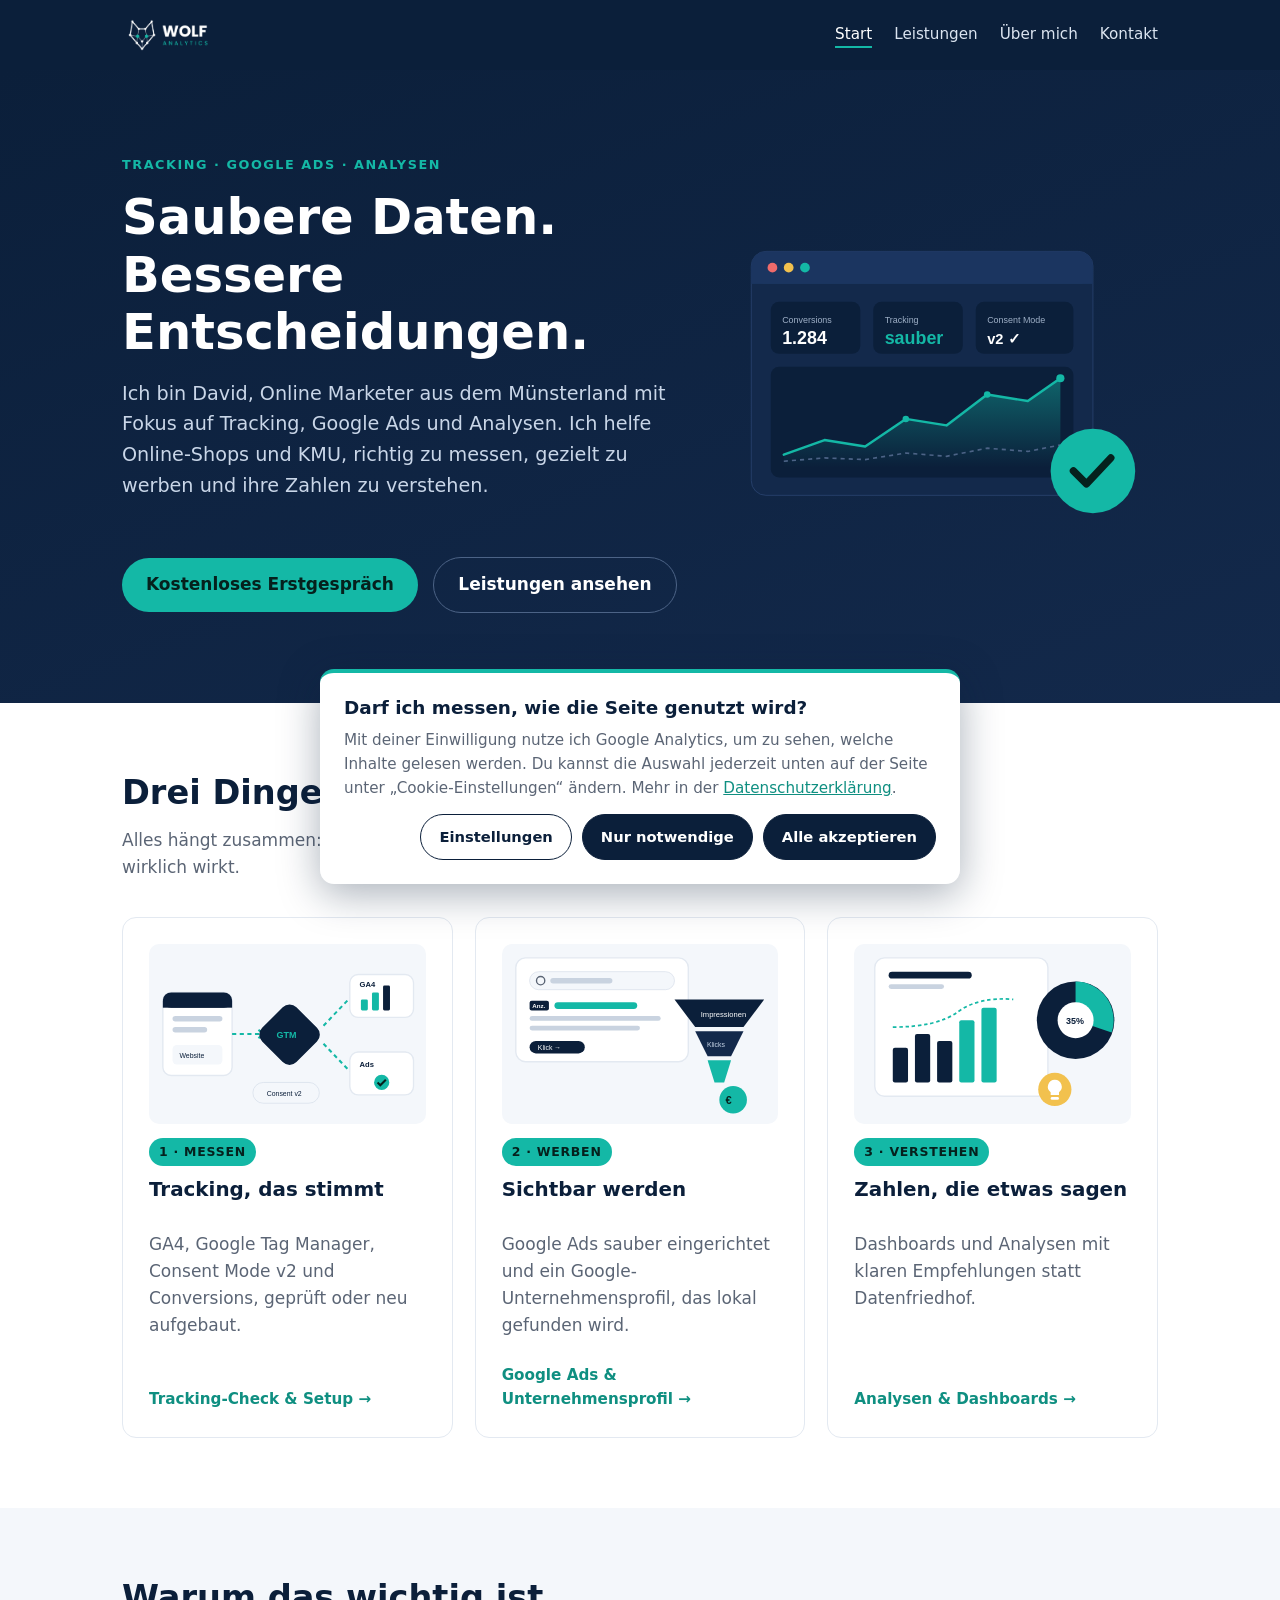
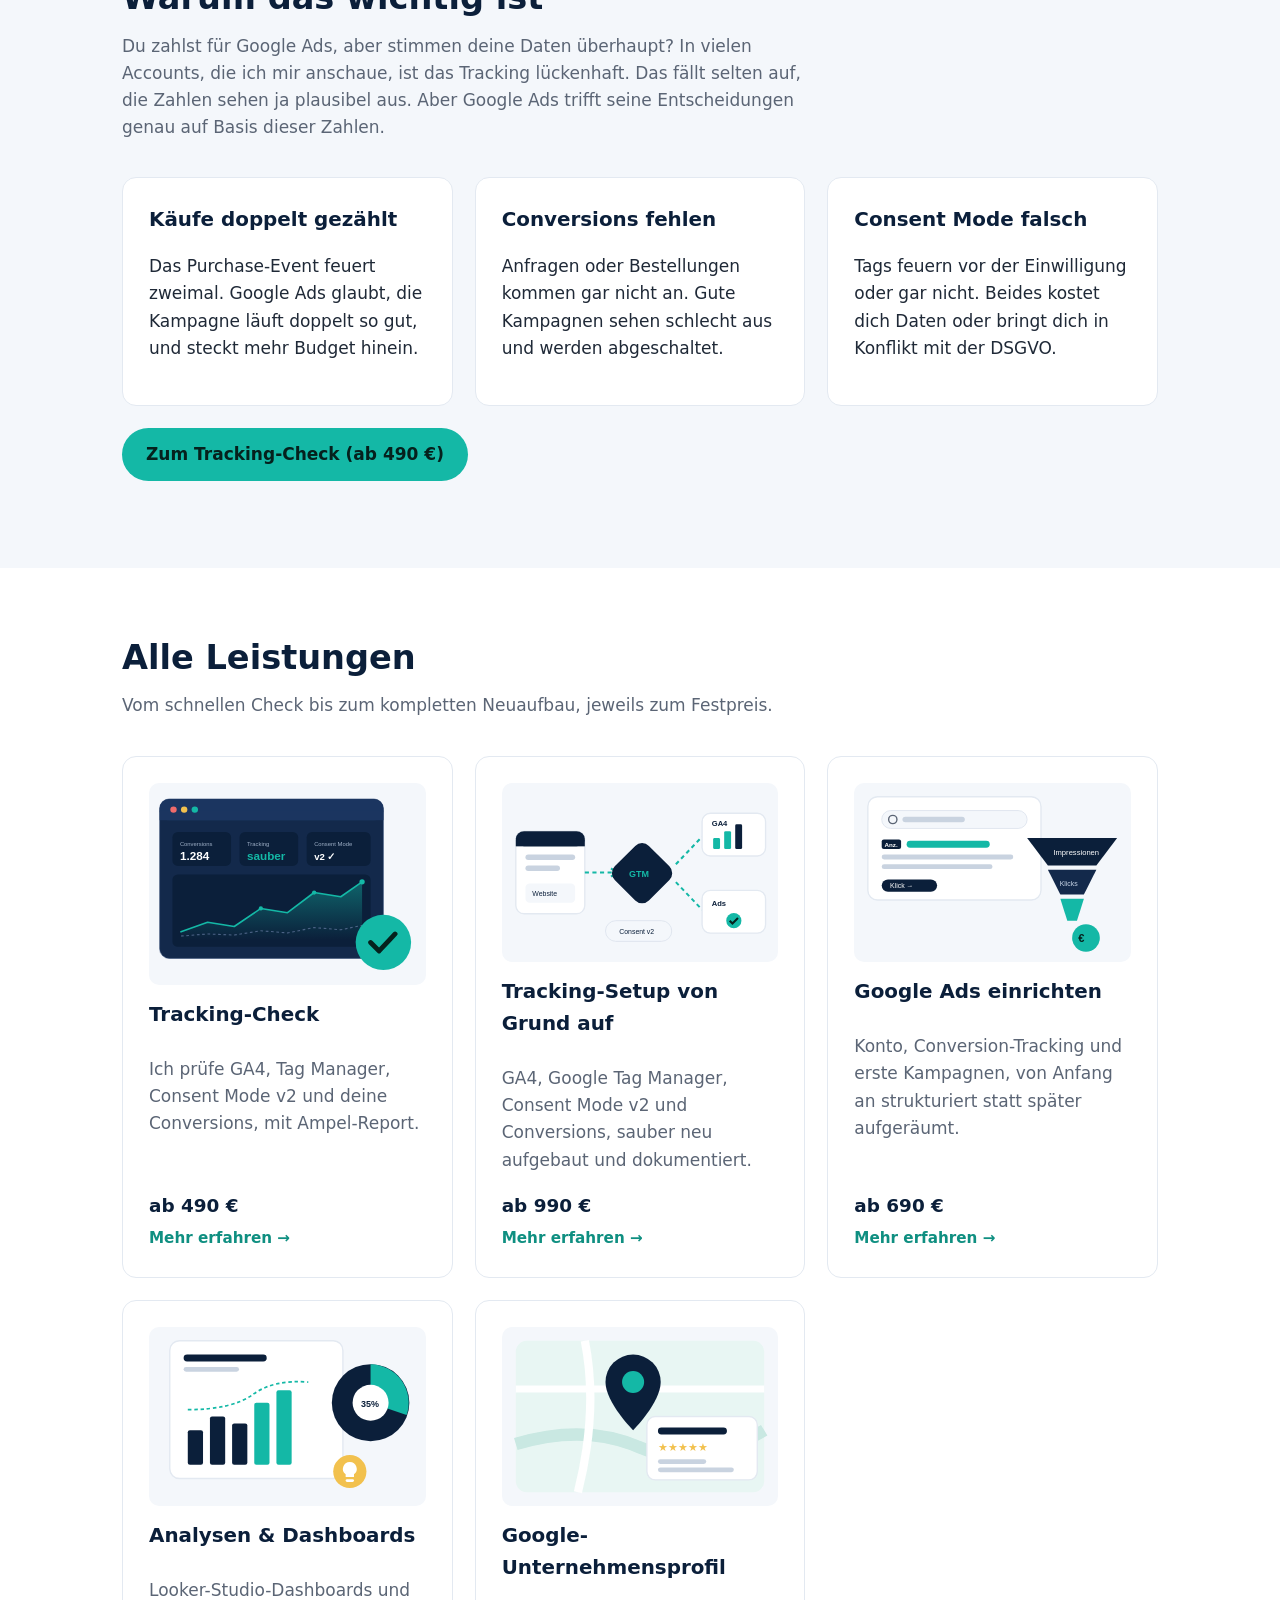
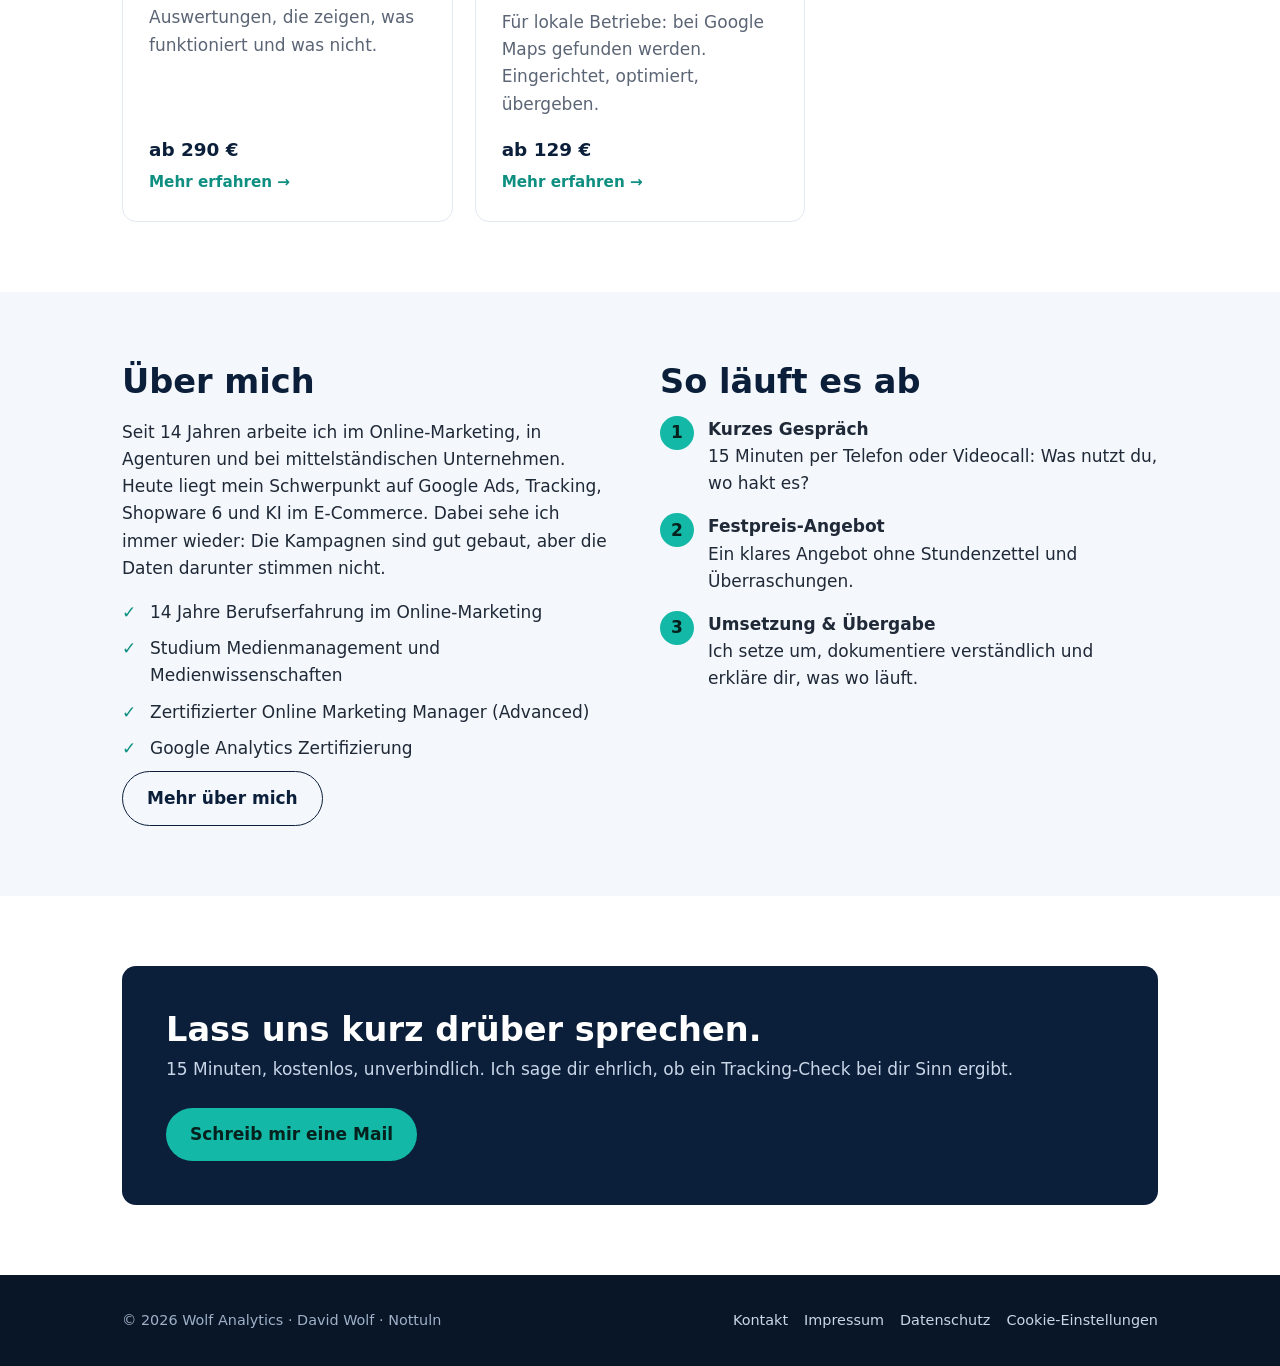
==== commit c1a374d5: "Über mich mit Ausbildung, Zertifikaten, 14 Jahren Erfahrung; Nebenberuflichkeit raus; weniger Gedank" ====
--- a/index.html
+++ b/index.html
@@ -4,14 +4,14 @@
 <meta charset="utf-8">
 <meta name="viewport" content="width=device-width, initial-scale=1">
 <title>Wolf Analytics – Saubere Daten. Bessere Entscheidungen. | Tracking, Google Ads & Analysen</title>
-<meta name="description" content="David Wolf, Online Marketer aus dem Münsterland: Tracking-Check und -Setup, Google Ads, Analysen und Google-Unternehmensprofil für Online-Shops und KMU – zum Festpreis.">
+<meta name="description" content="David Wolf, Online Marketer aus dem Münsterland: Tracking-Check und -Setup, Google Ads, Analysen und Google-Unternehmensprofil für Online-Shops und KMU zum Festpreis.">
 <link rel="canonical" href="https://wolfanalytics.de/">
 <meta name="robots" content="index, follow">
 <meta property="og:type" content="website">
 <meta property="og:locale" content="de_DE">
 <meta property="og:site_name" content="Wolf Analytics">
 <meta property="og:title" content="Wolf Analytics – Saubere Daten. Bessere Entscheidungen. | Tracking, Google Ads & Analysen">
-<meta property="og:description" content="David Wolf, Online Marketer aus dem Münsterland: Tracking-Check und -Setup, Google Ads, Analysen und Google-Unternehmensprofil für Online-Shops und KMU – zum Festpreis.">
+<meta property="og:description" content="David Wolf, Online Marketer aus dem Münsterland: Tracking-Check und -Setup, Google Ads, Analysen und Google-Unternehmensprofil für Online-Shops und KMU zum Festpreis.">
 <meta property="og:url" content="https://wolfanalytics.de/">
 <meta property="og:image" content="https://wolfanalytics.de/img/logo-dunkel.png">
 <link rel="icon" href="img/icon.png">
@@ -48,50 +48,50 @@
 
 <section><div class="wrap">
   <h2>Drei Dinge, bei denen ich dir helfe</h2>
-  <p class="intro">Alles hängt zusammen: Wer sauber misst, kann gezielt werben – und versteht, was wirklich wirkt.</p>
+  <p class="intro">Alles hängt zusammen: Wer sauber misst, kann gezielt werben und versteht, was wirklich wirkt.</p>
   <div class="grid c3 pillars">
-    <a class="card pillar" href="tracking-setup.html"><img src="img/illu/tracking.svg" alt="" loading="lazy" width="400" height="260"><span class="pill-tag">1 · Messen</span><h3>Tracking, das stimmt</h3><p>GA4, Google Tag Manager, Consent Mode v2 und Conversions – geprüft oder neu aufgebaut.</p><span class="svc-more">Tracking-Check &amp; Setup →</span></a>
+    <a class="card pillar" href="tracking-setup.html"><img src="img/illu/tracking.svg" alt="" loading="lazy" width="400" height="260"><span class="pill-tag">1 · Messen</span><h3>Tracking, das stimmt</h3><p>GA4, Google Tag Manager, Consent Mode v2 und Conversions, geprüft oder neu aufgebaut.</p><span class="svc-more">Tracking-Check &amp; Setup →</span></a>
     <a class="card pillar" href="google-ads.html"><img src="img/illu/ads.svg" alt="" loading="lazy" width="400" height="260"><span class="pill-tag">2 · Werben</span><h3>Sichtbar werden</h3><p>Google Ads sauber eingerichtet und ein Google-Unternehmensprofil, das lokal gefunden wird.</p><span class="svc-more">Google Ads &amp; Unternehmensprofil →</span></a>
-    <a class="card pillar" href="analysen.html"><img src="img/illu/analysen.svg" alt="" loading="lazy" width="400" height="260"><span class="pill-tag">3 · Verstehen</span><h3>Zahlen, die etwas sagen</h3><p>Dashboards und Analysen mit klaren Empfehlungen – statt Datenfriedhof.</p><span class="svc-more">Analysen &amp; Dashboards →</span></a>
+    <a class="card pillar" href="analysen.html"><img src="img/illu/analysen.svg" alt="" loading="lazy" width="400" height="260"><span class="pill-tag">3 · Verstehen</span><h3>Zahlen, die etwas sagen</h3><p>Dashboards und Analysen mit klaren Empfehlungen statt Datenfriedhof.</p><span class="svc-more">Analysen &amp; Dashboards →</span></a>
   </div>
 </div></section>
 
 <section class="soft"><div class="wrap">
   <h2>Warum das wichtig ist</h2>
-  <p class="intro">Du zahlst für Google Ads – aber stimmen deine Daten überhaupt? In vielen Accounts, die ich mir anschaue, ist das Tracking lückenhaft. Das fällt selten auf, die Zahlen sehen ja plausibel aus. Aber Google Ads trifft seine Entscheidungen genau auf Basis dieser Zahlen.</p>
+  <p class="intro">Du zahlst für Google Ads, aber stimmen deine Daten überhaupt? In vielen Accounts, die ich mir anschaue, ist das Tracking lückenhaft. Das fällt selten auf, die Zahlen sehen ja plausibel aus. Aber Google Ads trifft seine Entscheidungen genau auf Basis dieser Zahlen.</p>
   <div class="grid c3">
-    <div class="card"><h3>Käufe doppelt gezählt</h3><p>Das Purchase-Event feuert zweimal – Google Ads glaubt, die Kampagne läuft doppelt so gut, und steckt mehr Budget hinein.</p></div>
+    <div class="card"><h3>Käufe doppelt gezählt</h3><p>Das Purchase-Event feuert zweimal. Google Ads glaubt, die Kampagne läuft doppelt so gut, und steckt mehr Budget hinein.</p></div>
     <div class="card"><h3>Conversions fehlen</h3><p>Anfragen oder Bestellungen kommen gar nicht an. Gute Kampagnen sehen schlecht aus und werden abgeschaltet.</p></div>
-    <div class="card"><h3>Consent Mode falsch</h3><p>Tags feuern vor der Einwilligung – oder gar nicht. Beides kostet dich Daten oder bringt dich in Konflikt mit der DSGVO.</p></div>
+    <div class="card"><h3>Consent Mode falsch</h3><p>Tags feuern vor der Einwilligung oder gar nicht. Beides kostet dich Daten oder bringt dich in Konflikt mit der DSGVO.</p></div>
   </div>
   <p style="margin-top:22px"><a class="btn" href="leistungen.html#tracking-check">Zum Tracking-Check (ab 490 €)</a></p>
 </div></section>
 
 <section><div class="wrap">
   <h2>Alle Leistungen</h2>
-  <p class="intro">Vom schnellen Check bis zum kompletten Neuaufbau – jeweils zum Festpreis.</p>
-  <div class="grid c3 svc-grid"><a class="card svc" href="leistungen.html#tracking-check"><img src="img/illu/hero-dashboard.svg" alt="" loading="lazy" width="400" height="260"><h3>Tracking-Check</h3><p>Ich prüfe GA4, Tag Manager, Consent Mode v2 und deine Conversions – mit Ampel-Report.</p><span class="svc-price">ab 490 €</span><span class="svc-more">Mehr erfahren →</span></a><a class="card svc" href="tracking-setup.html"><img src="img/illu/tracking.svg" alt="" loading="lazy" width="400" height="260"><h3>Tracking-Setup von Grund auf</h3><p>GA4, Google Tag Manager, Consent Mode v2 und Conversions – sauber neu aufgebaut und dokumentiert.</p><span class="svc-price">ab 990 €</span><span class="svc-more">Mehr erfahren →</span></a><a class="card svc" href="google-ads.html"><img src="img/illu/ads.svg" alt="" loading="lazy" width="400" height="260"><h3>Google Ads einrichten</h3><p>Konto, Conversion-Tracking und erste Kampagnen – strukturiert von Anfang an, statt später aufzuräumen.</p><span class="svc-price">ab 690 €</span><span class="svc-more">Mehr erfahren →</span></a><a class="card svc" href="analysen.html"><img src="img/illu/analysen.svg" alt="" loading="lazy" width="400" height="260"><h3>Analysen & Dashboards</h3><p>Looker-Studio-Dashboards und Auswertungen, die zeigen, was funktioniert – und was nicht.</p><span class="svc-price">ab 290 €</span><span class="svc-more">Mehr erfahren →</span></a><a class="card svc" href="google-unternehmensprofil.html"><img src="img/illu/profil.svg" alt="" loading="lazy" width="400" height="260"><h3>Google-Unternehmensprofil</h3><p>Für lokale Betriebe: bei Google Maps gefunden werden – eingerichtet, optimiert, übergeben.</p><span class="svc-price">ab 129 €</span><span class="svc-more">Mehr erfahren →</span></a></div>
+  <p class="intro">Vom schnellen Check bis zum kompletten Neuaufbau, jeweils zum Festpreis.</p>
+  <div class="grid c3 svc-grid"><a class="card svc" href="leistungen.html#tracking-check"><img src="img/illu/hero-dashboard.svg" alt="" loading="lazy" width="400" height="260"><h3>Tracking-Check</h3><p>Ich prüfe GA4, Tag Manager, Consent Mode v2 und deine Conversions, mit Ampel-Report.</p><span class="svc-price">ab 490 €</span><span class="svc-more">Mehr erfahren →</span></a><a class="card svc" href="tracking-setup.html"><img src="img/illu/tracking.svg" alt="" loading="lazy" width="400" height="260"><h3>Tracking-Setup von Grund auf</h3><p>GA4, Google Tag Manager, Consent Mode v2 und Conversions, sauber neu aufgebaut und dokumentiert.</p><span class="svc-price">ab 990 €</span><span class="svc-more">Mehr erfahren →</span></a><a class="card svc" href="google-ads.html"><img src="img/illu/ads.svg" alt="" loading="lazy" width="400" height="260"><h3>Google Ads einrichten</h3><p>Konto, Conversion-Tracking und erste Kampagnen, von Anfang an strukturiert statt später aufgeräumt.</p><span class="svc-price">ab 690 €</span><span class="svc-more">Mehr erfahren →</span></a><a class="card svc" href="analysen.html"><img src="img/illu/analysen.svg" alt="" loading="lazy" width="400" height="260"><h3>Analysen & Dashboards</h3><p>Looker-Studio-Dashboards und Auswertungen, die zeigen, was funktioniert und was nicht.</p><span class="svc-price">ab 290 €</span><span class="svc-more">Mehr erfahren →</span></a><a class="card svc" href="google-unternehmensprofil.html"><img src="img/illu/profil.svg" alt="" loading="lazy" width="400" height="260"><h3>Google-Unternehmensprofil</h3><p>Für lokale Betriebe: bei Google Maps gefunden werden. Eingerichtet, optimiert, übergeben.</p><span class="svc-price">ab 129 €</span><span class="svc-more">Mehr erfahren →</span></a></div>
 </div></section>
 
 <section class="soft"><div class="wrap split">
   <div>
     <h2>Über mich</h2>
-    <p>Ich arbeite täglich im E-Commerce mit Google Ads, Tracking, Shopware 6 und KI. Dabei sehe ich immer wieder: Die Kampagnen sind gut gebaut, aber die Daten darunter stimmen nicht. Genau das mag ich an meiner Arbeit – wenn Zahlen, die lange stagniert haben, endlich wachsen, weil die Grundlage stimmt.</p>
-    <p>Wolf Analytics betreibe ich nebenberuflich: klare Festpreise, ehrliche Einschätzungen, volle Aufmerksamkeit für jedes Projekt.</p>
+    <p>Seit 14 Jahren arbeite ich im Online-Marketing, in Agenturen und bei mittelständischen Unternehmen. Heute liegt mein Schwerpunkt auf Google Ads, Tracking, Shopware 6 und KI im E-Commerce. Dabei sehe ich immer wieder: Die Kampagnen sind gut gebaut, aber die Daten darunter stimmen nicht.</p>
+    <ul class="check cred"><li>14 Jahre Berufserfahrung im Online-Marketing</li><li>Studium Medienmanagement und Medienwissenschaften</li><li>Zertifizierter Online Marketing Manager (Advanced)</li><li>Google Analytics Zertifizierung</li></ul>
     <a class="btn ghost-dark" href="ueber-mich.html">Mehr über mich</a>
   </div>
   <div>
     <h2>So läuft es ab</h2>
     <div class="steps">
       <div><span class="num">1</span><div><strong>Kurzes Gespräch</strong><br>15 Minuten per Telefon oder Videocall: Was nutzt du, wo hakt es?</div></div>
-      <div><span class="num">2</span><div><strong>Festpreis-Angebot</strong><br>Ein klares Angebot – ohne Stundenzettel und Überraschungen.</div></div>
+      <div><span class="num">2</span><div><strong>Festpreis-Angebot</strong><br>Ein klares Angebot ohne Stundenzettel und Überraschungen.</div></div>
       <div><span class="num">3</span><div><strong>Umsetzung &amp; Übergabe</strong><br>Ich setze um, dokumentiere verständlich und erkläre dir, was wo läuft.</div></div>
     </div>
   </div>
 </div></section>
 
 <section><div class="wrap"><div class="cta-band">
-  <div><h2>Lass uns kurz drüber sprechen.</h2><p>15 Minuten, kostenlos, unverbindlich – ich sage dir ehrlich, ob ein Tracking-Check bei dir Sinn ergibt.</p></div>
+  <div><h2>Lass uns kurz drüber sprechen.</h2><p>15 Minuten, kostenlos, unverbindlich. Ich sage dir ehrlich, ob ein Tracking-Check bei dir Sinn ergibt.</p></div>
   <a class="btn" href="mailto:david@wolfanalytics.de?subject=Anfrage%20Tracking-Check">Schreib mir eine Mail</a>
 </div></div></section>
 
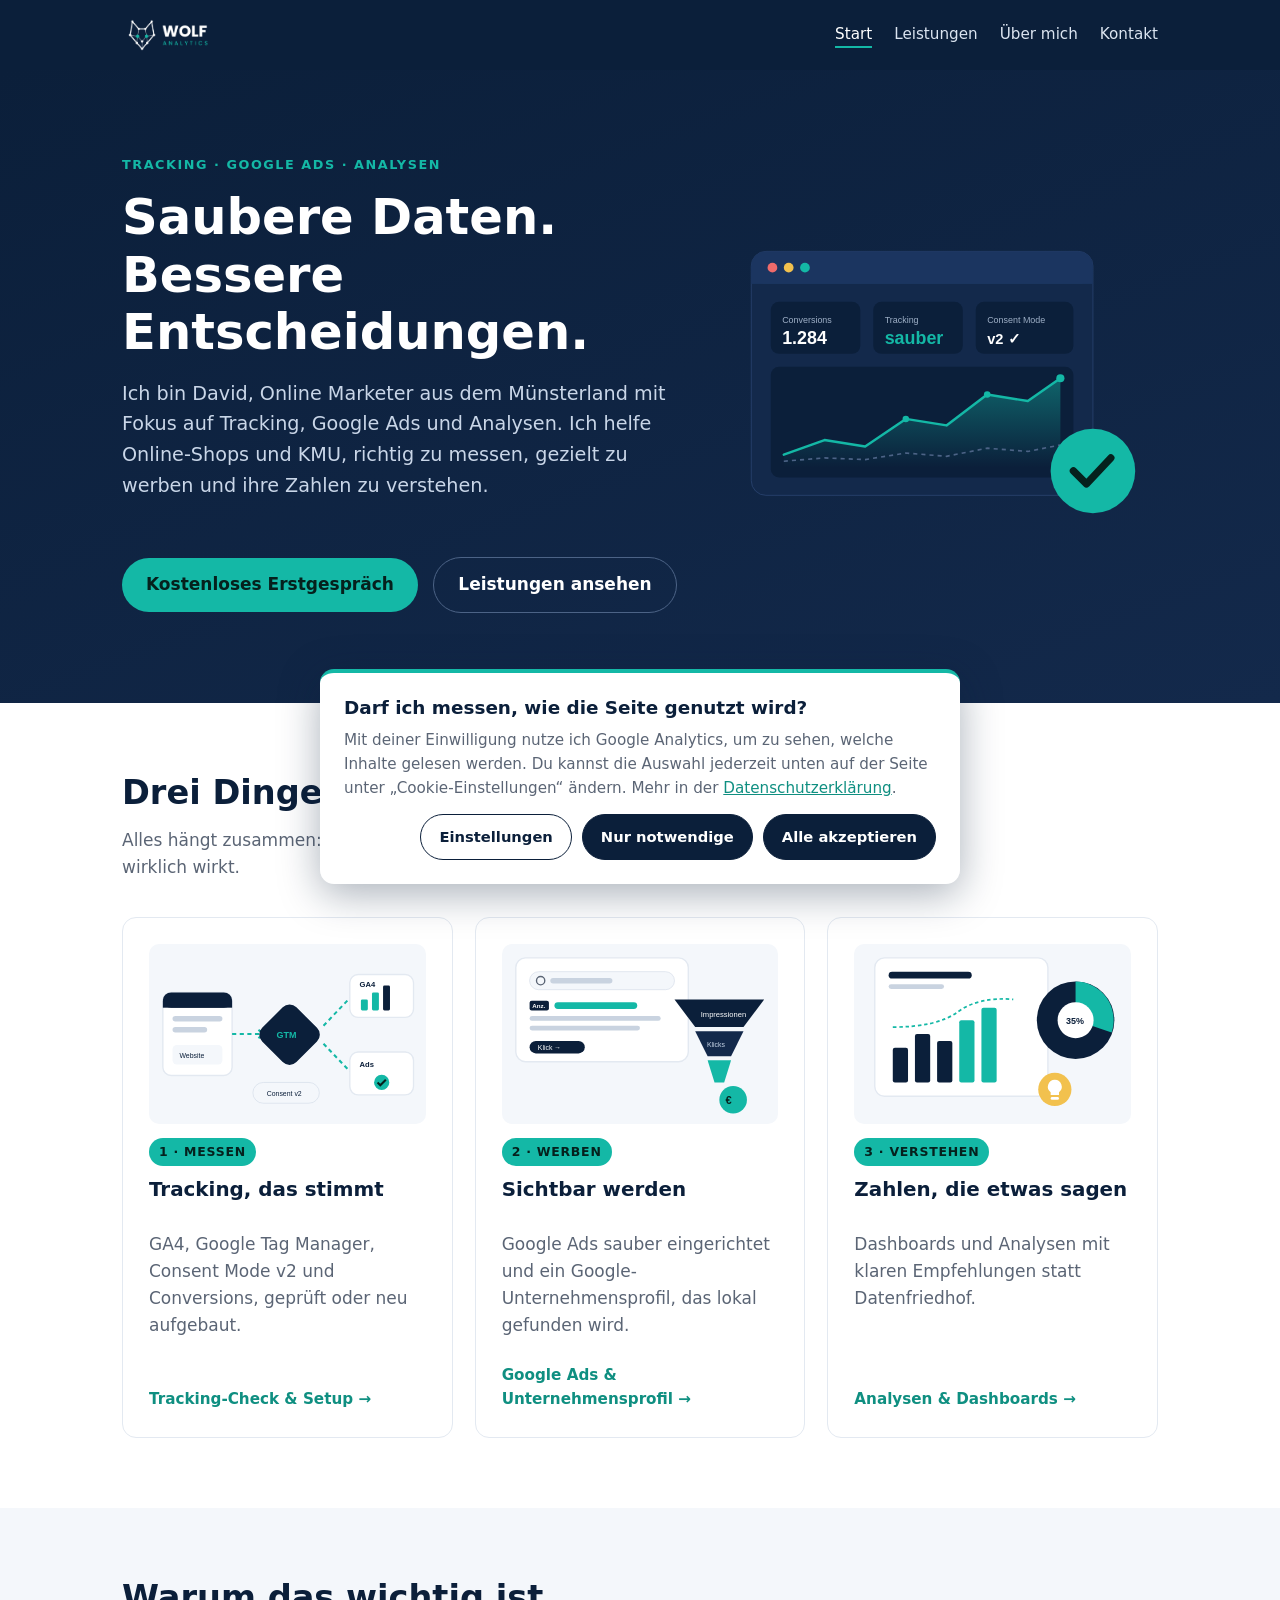
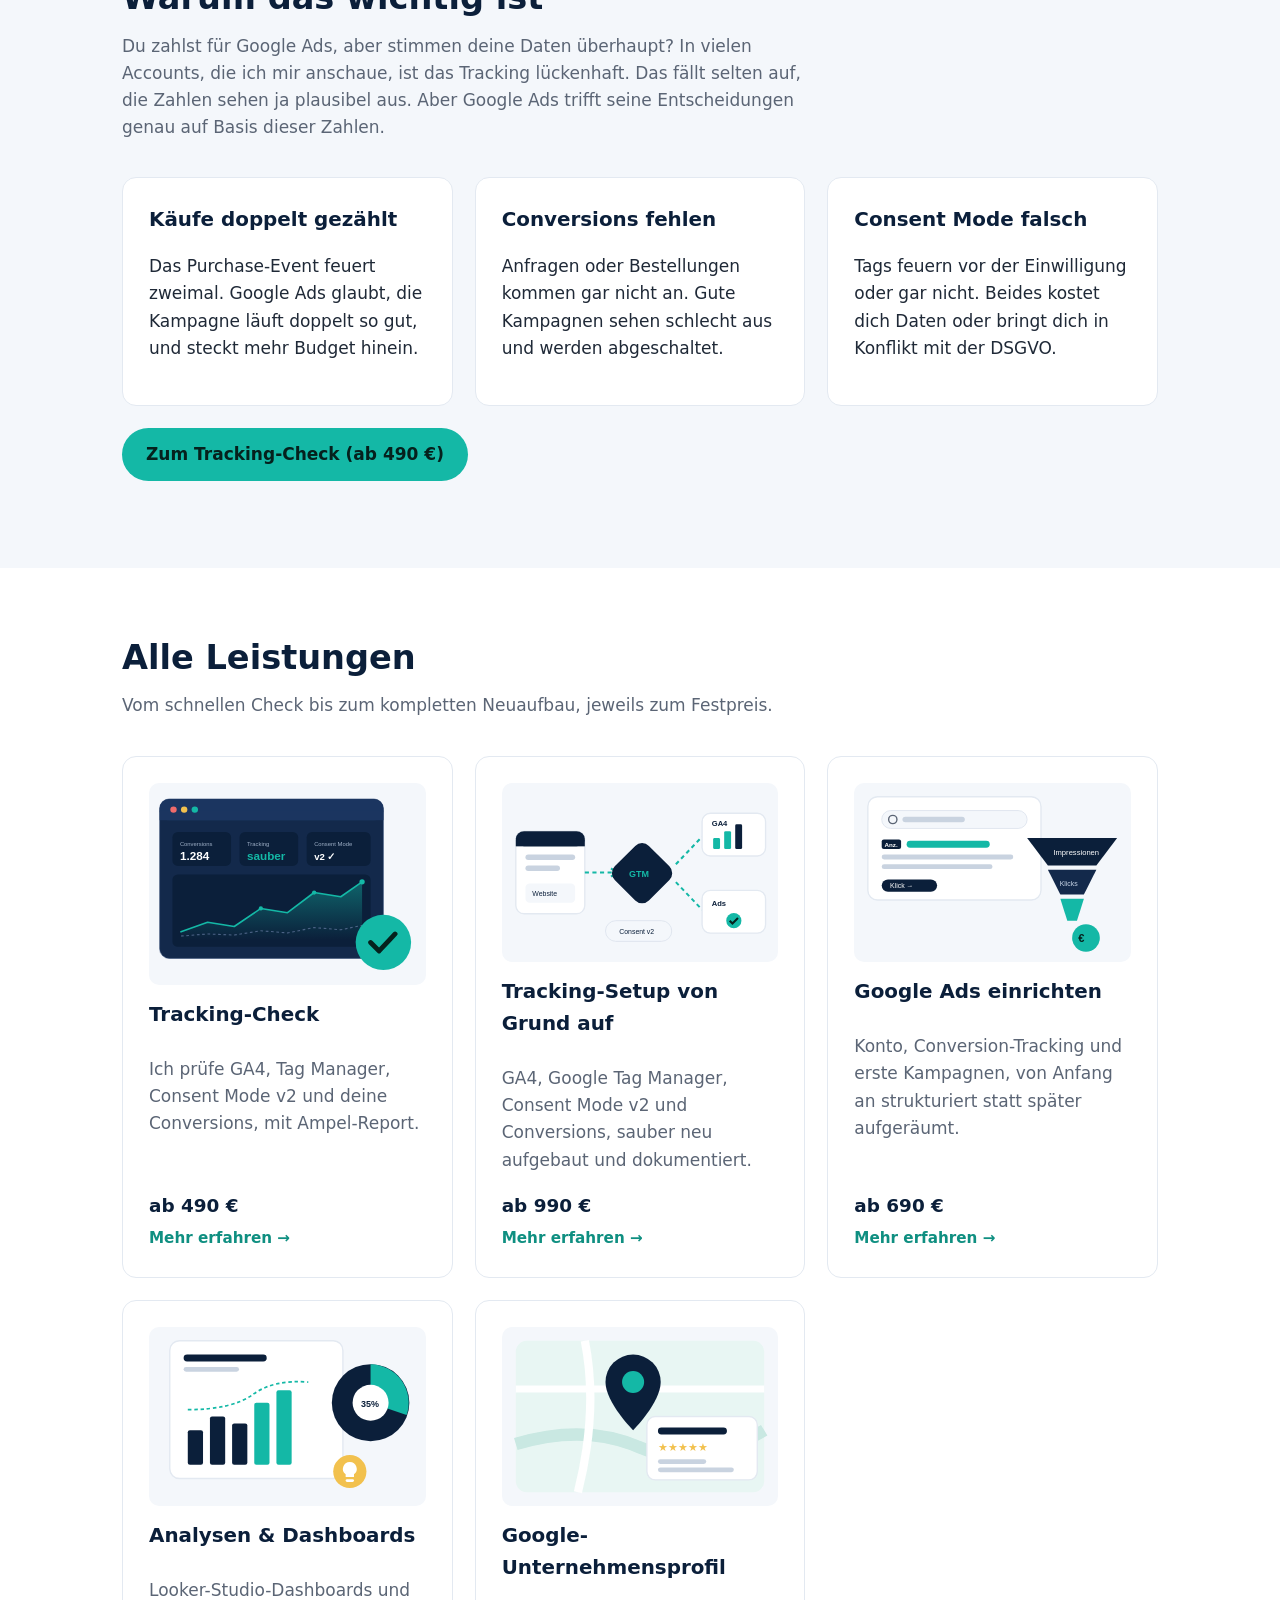
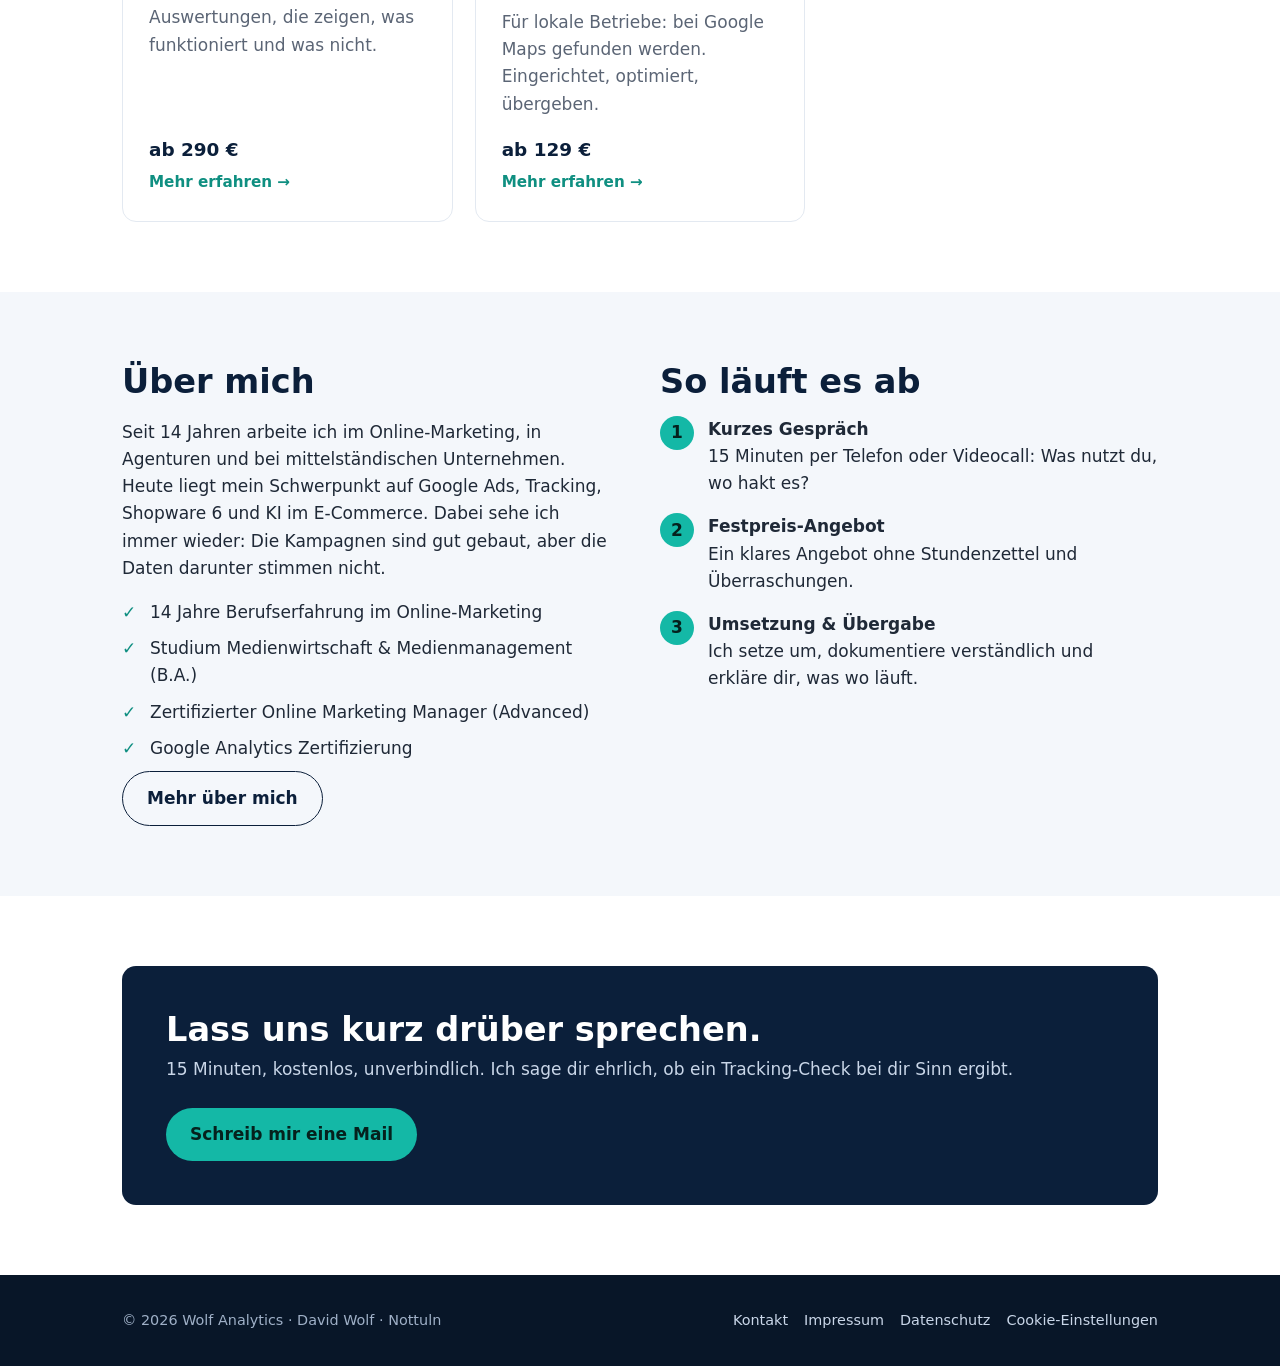
==== commit 5c1cbfec: "Studium korrekt: Medienwirtschaft & Medienmanagement (B.A.) Co-Authored-By: Claude Opus 5.5 <noreply" ====
--- a/index.html
+++ b/index.html
@@ -77,7 +77,7 @@
   <div>
     <h2>Über mich</h2>
     <p>Seit 14 Jahren arbeite ich im Online-Marketing, in Agenturen und bei mittelständischen Unternehmen. Heute liegt mein Schwerpunkt auf Google Ads, Tracking, Shopware 6 und KI im E-Commerce. Dabei sehe ich immer wieder: Die Kampagnen sind gut gebaut, aber die Daten darunter stimmen nicht.</p>
-    <ul class="check cred"><li>14 Jahre Berufserfahrung im Online-Marketing</li><li>Studium Medienmanagement und Medienwissenschaften</li><li>Zertifizierter Online Marketing Manager (Advanced)</li><li>Google Analytics Zertifizierung</li></ul>
+    <ul class="check cred"><li>14 Jahre Berufserfahrung im Online-Marketing</li><li>Studium Medienwirtschaft &amp; Medienmanagement (B.A.)</li><li>Zertifizierter Online Marketing Manager (Advanced)</li><li>Google Analytics Zertifizierung</li></ul>
     <a class="btn ghost-dark" href="ueber-mich.html">Mehr über mich</a>
   </div>
   <div>
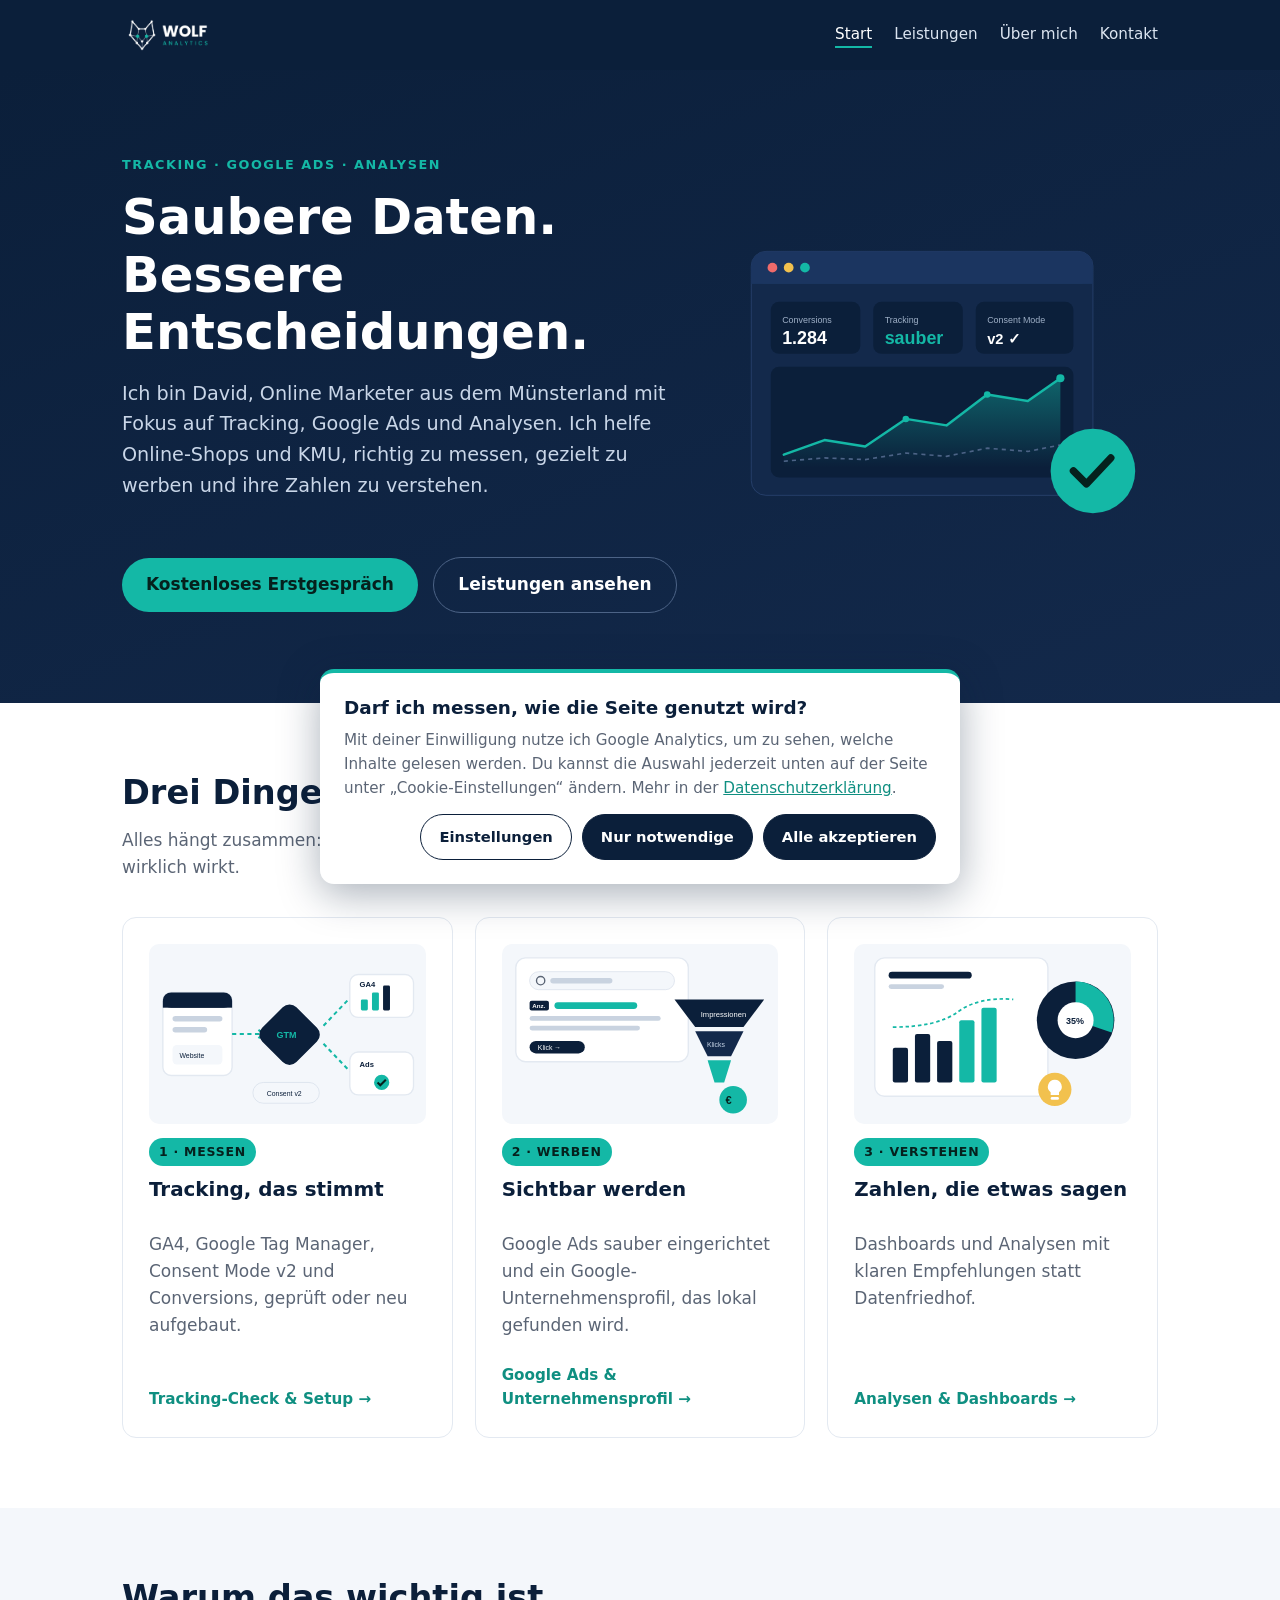
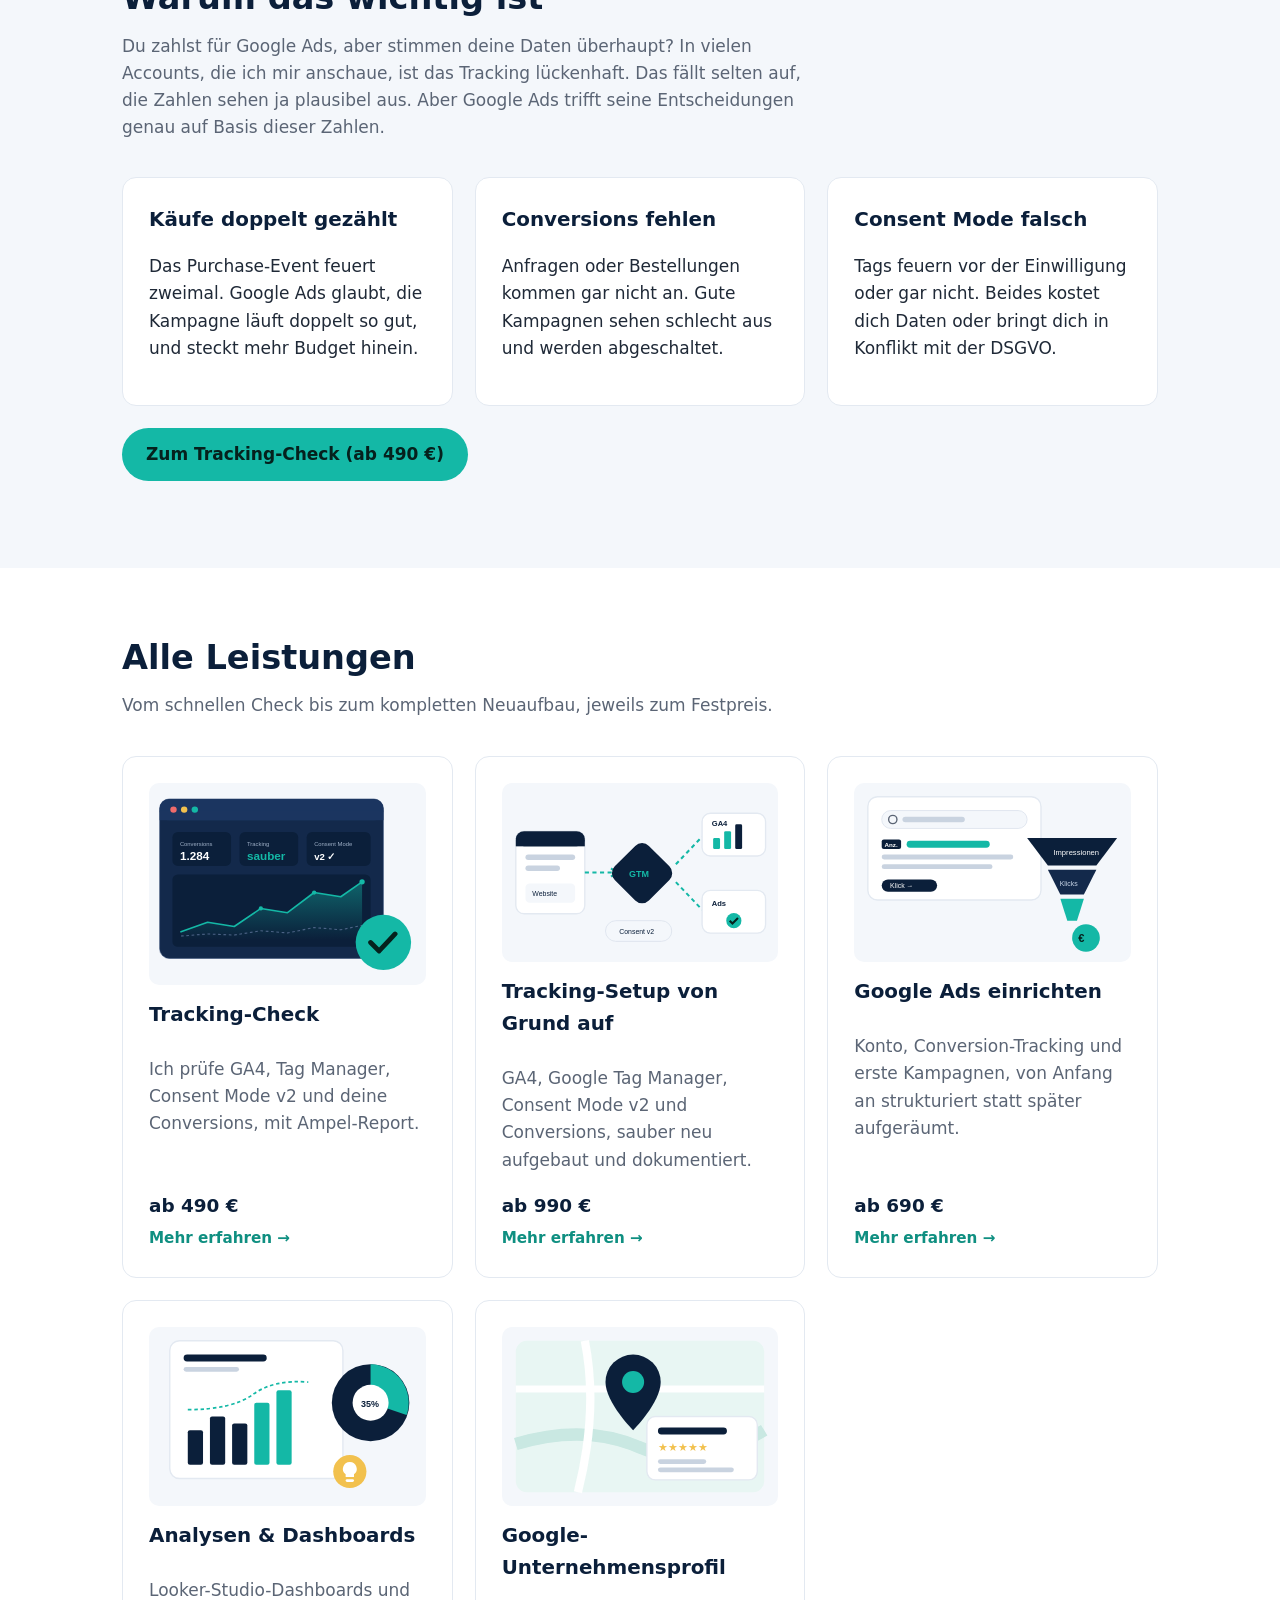
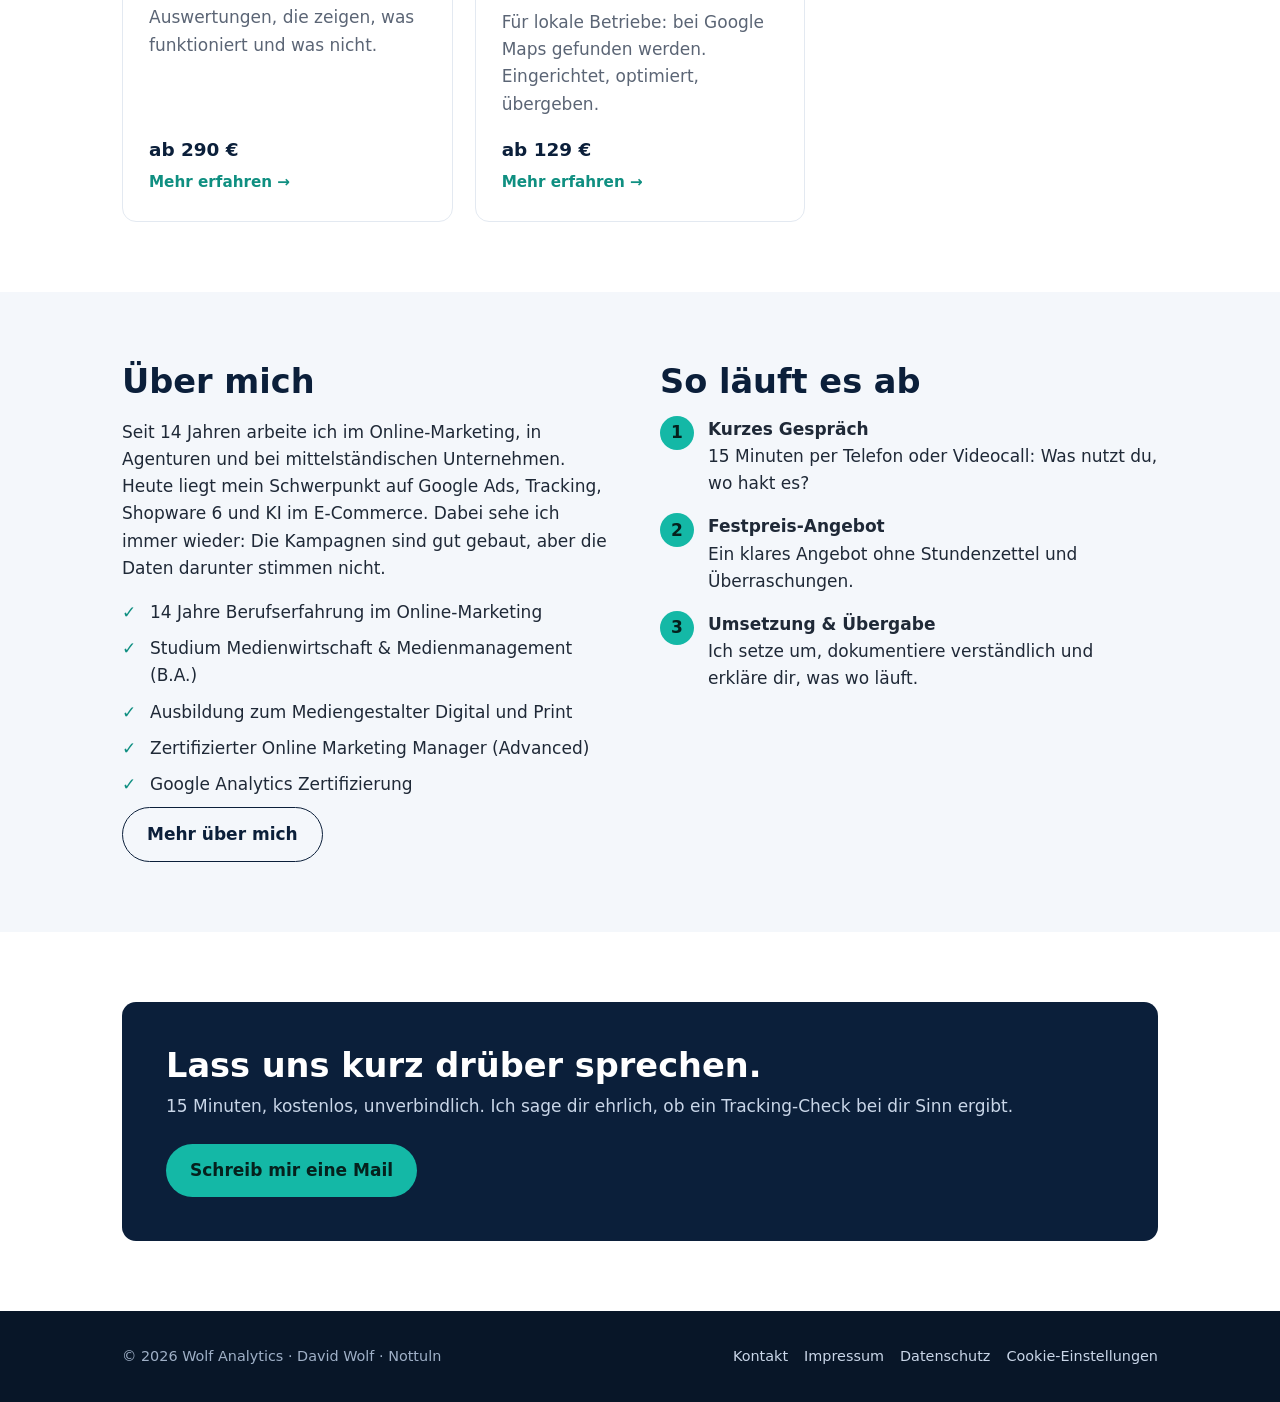
==== commit d8c142f8: "Ausbildung Mediengestalter ergänzt Co-Authored-By: Claude Opus 5.5 <noreply@anthropic.com> Claude-Se" ====
--- a/index.html
+++ b/index.html
@@ -77,7 +77,7 @@
   <div>
     <h2>Über mich</h2>
     <p>Seit 14 Jahren arbeite ich im Online-Marketing, in Agenturen und bei mittelständischen Unternehmen. Heute liegt mein Schwerpunkt auf Google Ads, Tracking, Shopware 6 und KI im E-Commerce. Dabei sehe ich immer wieder: Die Kampagnen sind gut gebaut, aber die Daten darunter stimmen nicht.</p>
-    <ul class="check cred"><li>14 Jahre Berufserfahrung im Online-Marketing</li><li>Studium Medienwirtschaft &amp; Medienmanagement (B.A.)</li><li>Zertifizierter Online Marketing Manager (Advanced)</li><li>Google Analytics Zertifizierung</li></ul>
+    <ul class="check cred"><li>14 Jahre Berufserfahrung im Online-Marketing</li><li>Studium Medienwirtschaft &amp; Medienmanagement (B.A.)</li><li>Ausbildung zum Mediengestalter Digital und Print</li><li>Zertifizierter Online Marketing Manager (Advanced)</li><li>Google Analytics Zertifizierung</li></ul>
     <a class="btn ghost-dark" href="ueber-mich.html">Mehr über mich</a>
   </div>
   <div>
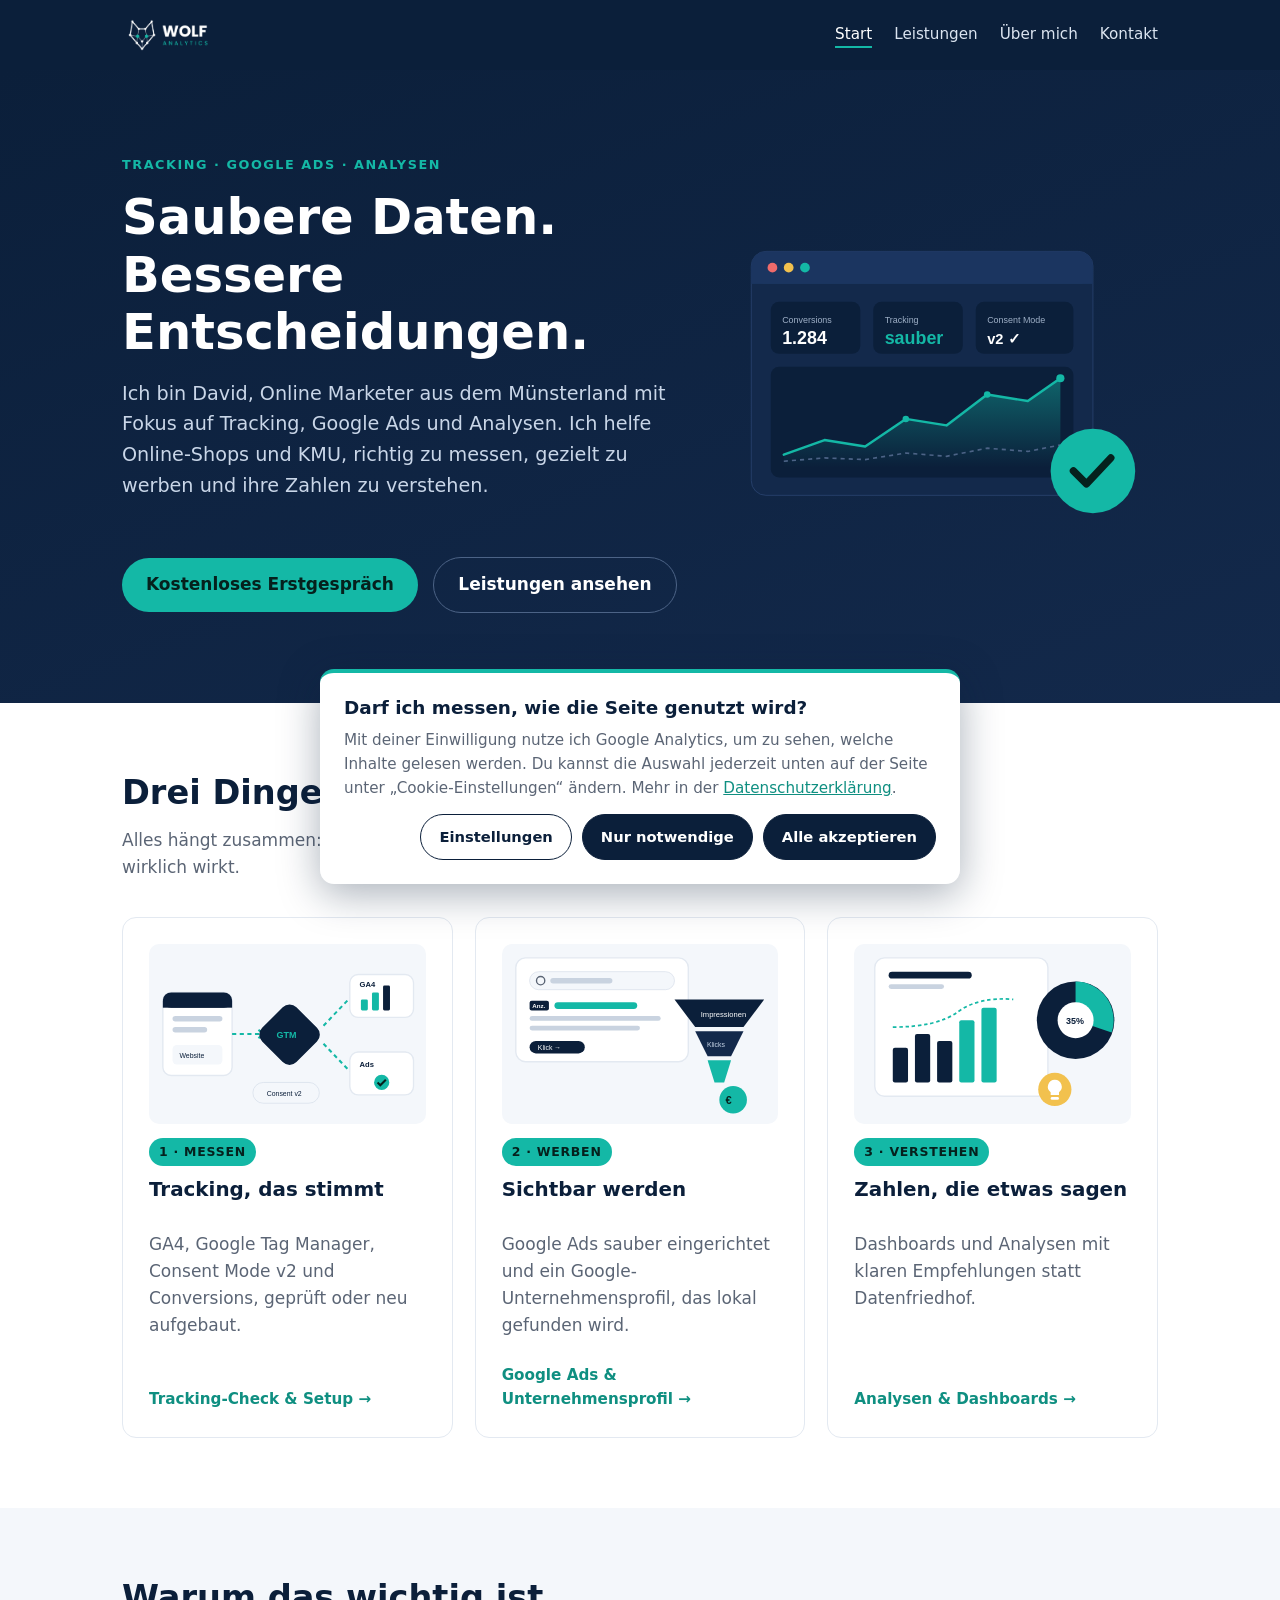
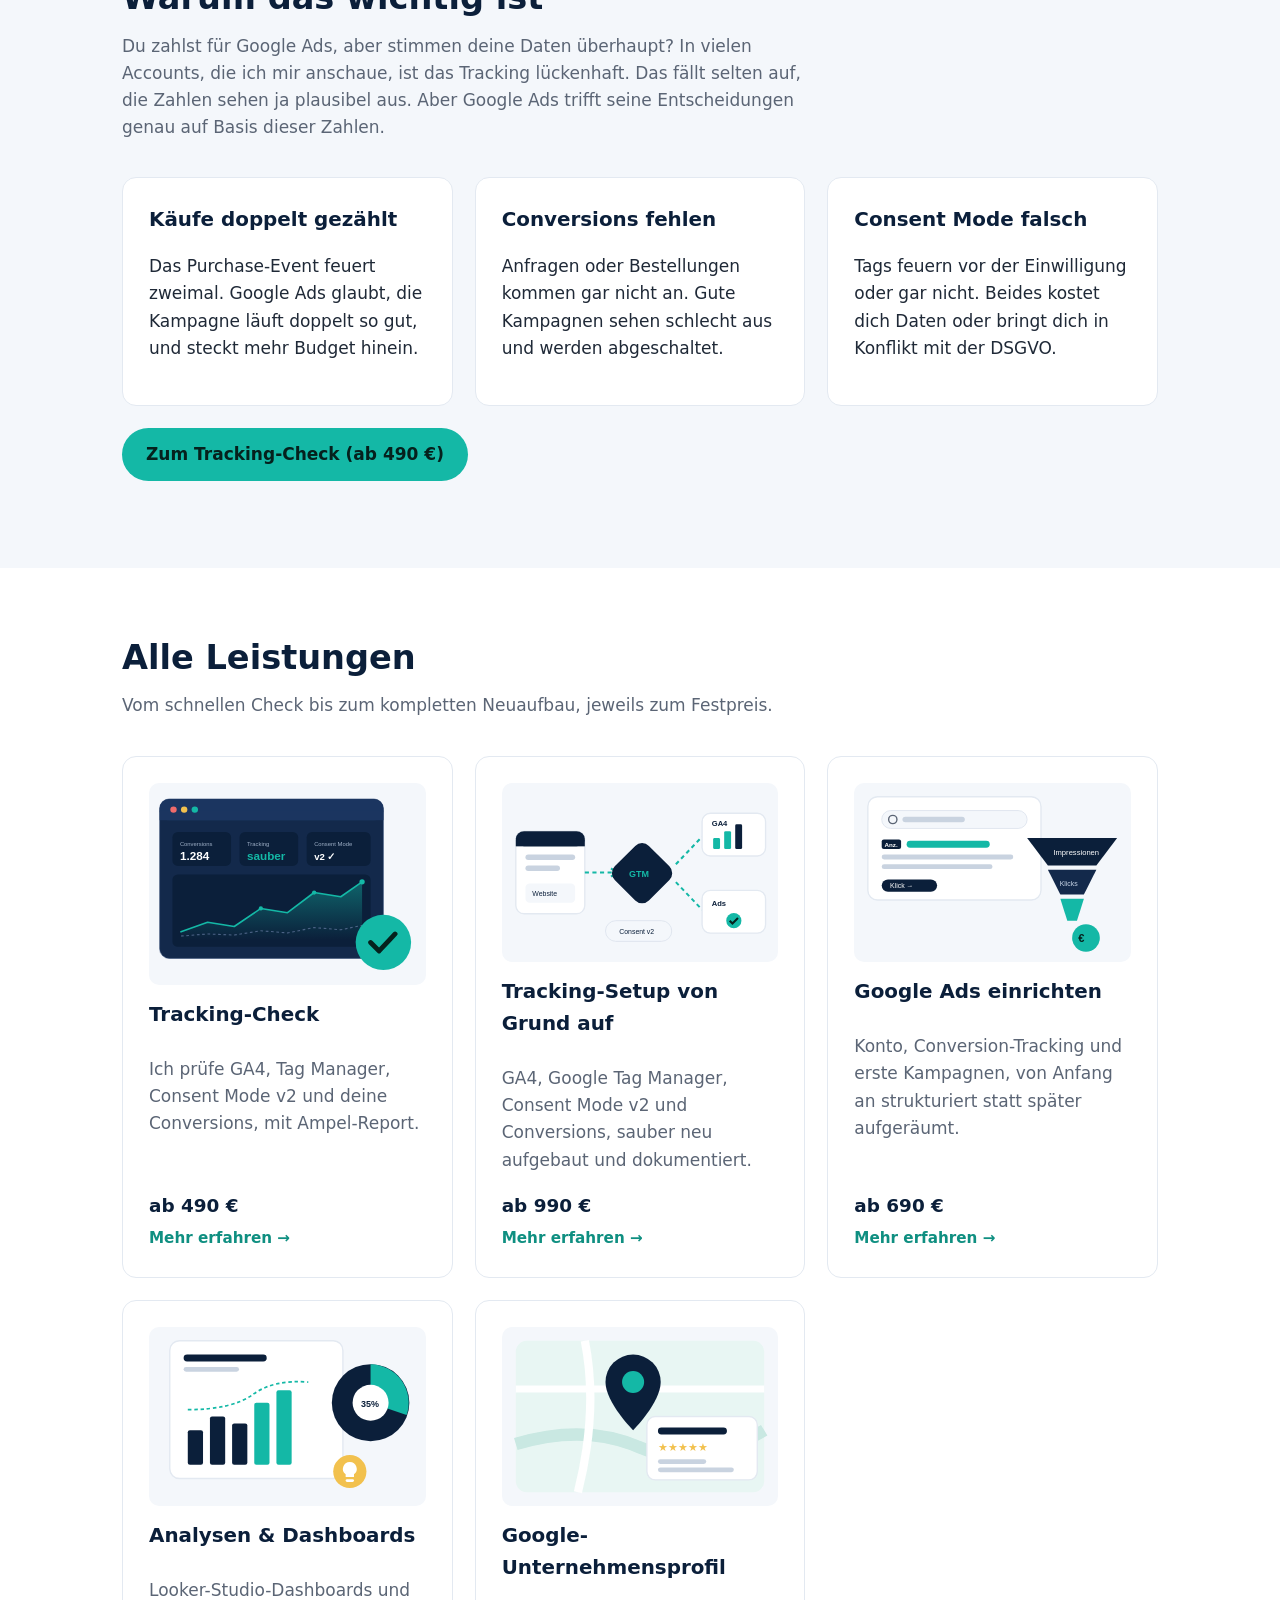
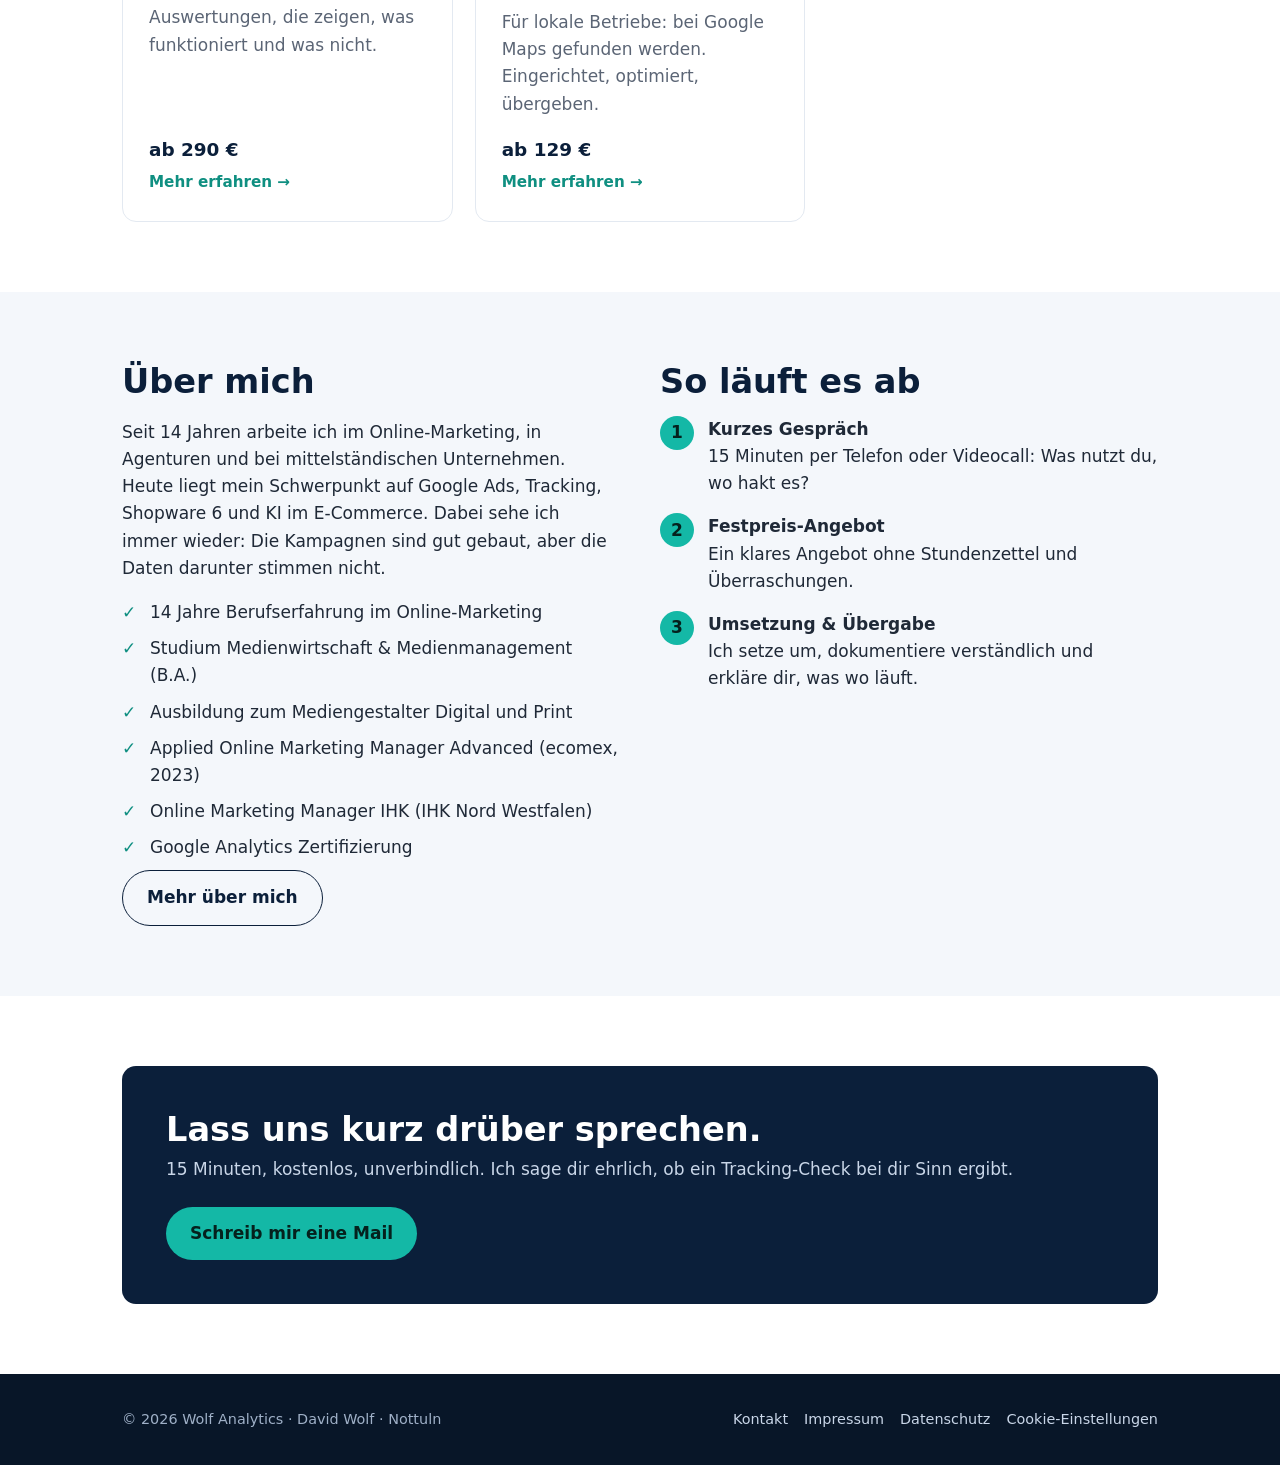
==== commit 49fb0755: "Zertifikate präzisiert: ecomex Advanced 2023, IHK Co-Authored-By: Claude Opus 5.5 <noreply@anthropic" ====
--- a/index.html
+++ b/index.html
@@ -77,7 +77,7 @@
   <div>
     <h2>Über mich</h2>
     <p>Seit 14 Jahren arbeite ich im Online-Marketing, in Agenturen und bei mittelständischen Unternehmen. Heute liegt mein Schwerpunkt auf Google Ads, Tracking, Shopware 6 und KI im E-Commerce. Dabei sehe ich immer wieder: Die Kampagnen sind gut gebaut, aber die Daten darunter stimmen nicht.</p>
-    <ul class="check cred"><li>14 Jahre Berufserfahrung im Online-Marketing</li><li>Studium Medienwirtschaft &amp; Medienmanagement (B.A.)</li><li>Ausbildung zum Mediengestalter Digital und Print</li><li>Zertifizierter Online Marketing Manager (Advanced)</li><li>Google Analytics Zertifizierung</li></ul>
+    <ul class="check cred"><li>14 Jahre Berufserfahrung im Online-Marketing</li><li>Studium Medienwirtschaft &amp; Medienmanagement (B.A.)</li><li>Ausbildung zum Mediengestalter Digital und Print</li><li>Applied Online Marketing Manager Advanced (ecomex, 2023)</li><li>Online Marketing Manager IHK (IHK Nord Westfalen)</li><li>Google Analytics Zertifizierung</li></ul>
     <a class="btn ghost-dark" href="ueber-mich.html">Mehr über mich</a>
   </div>
   <div>
